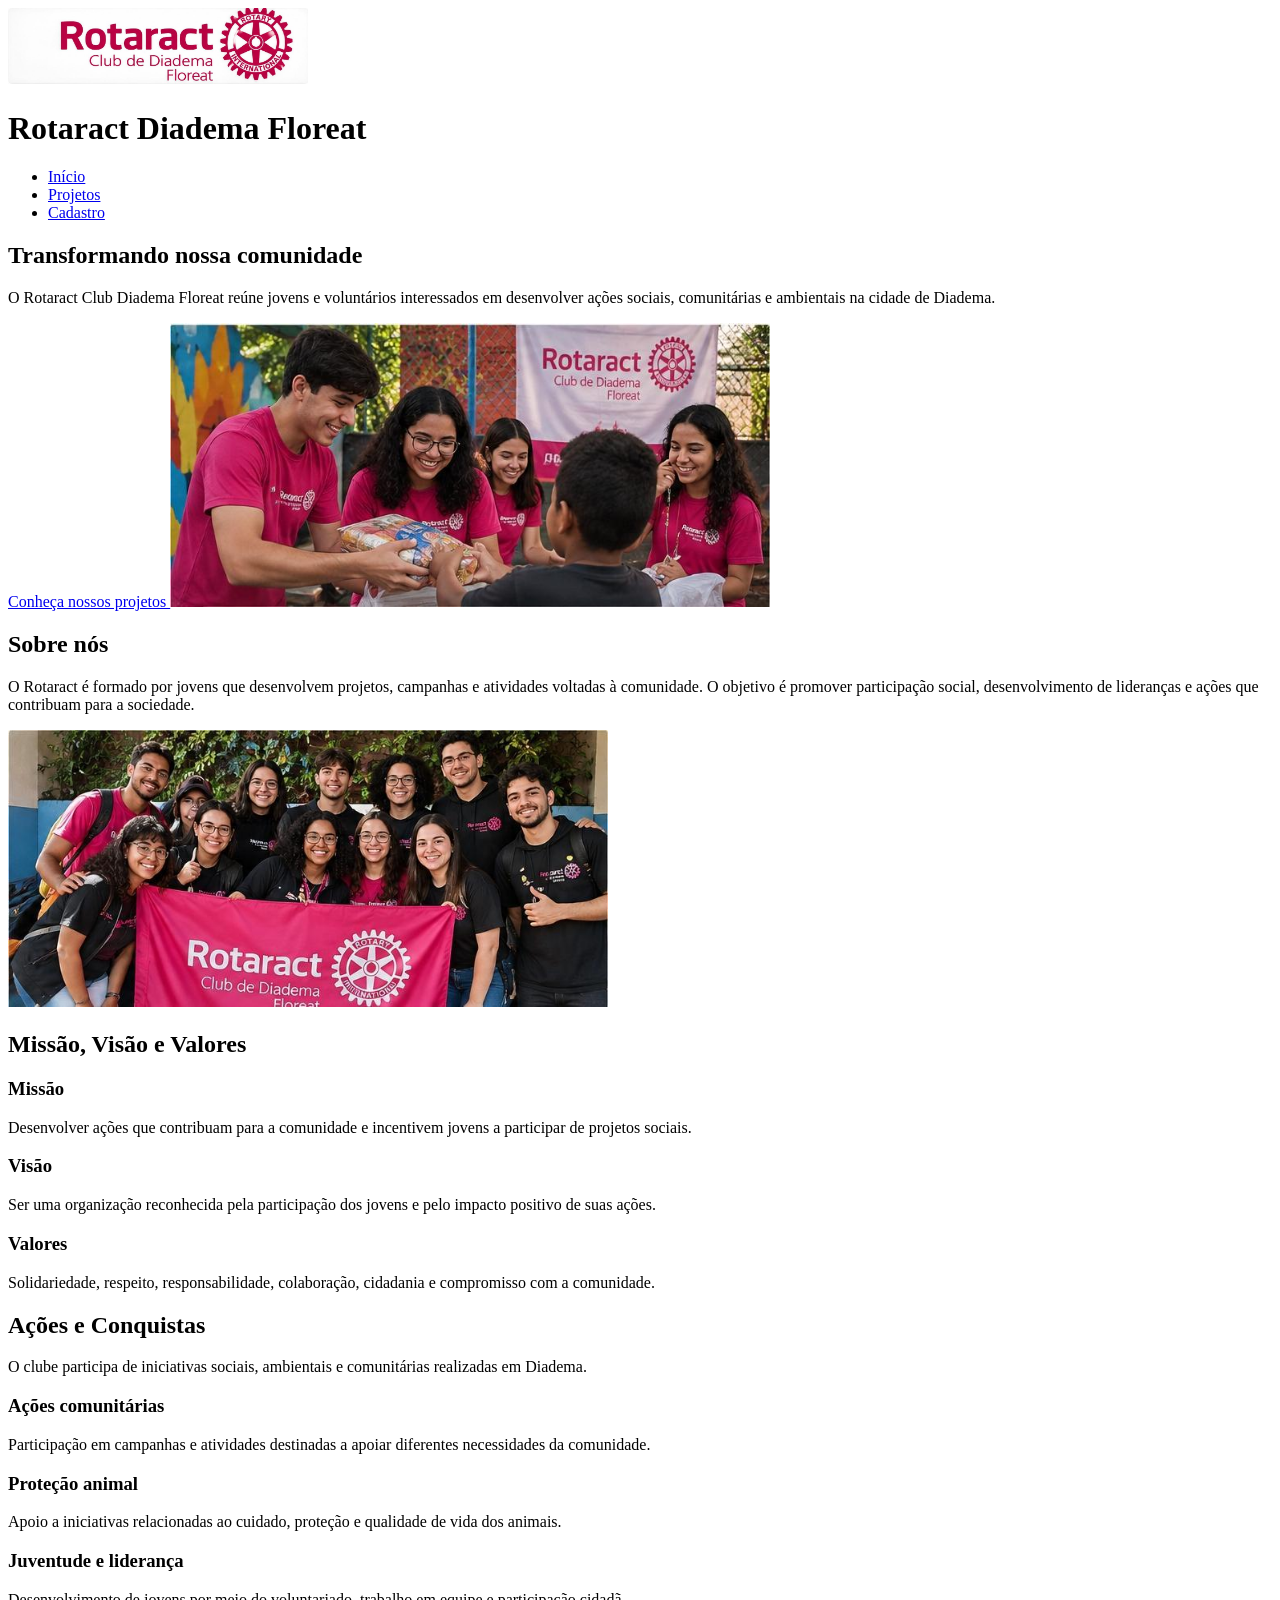
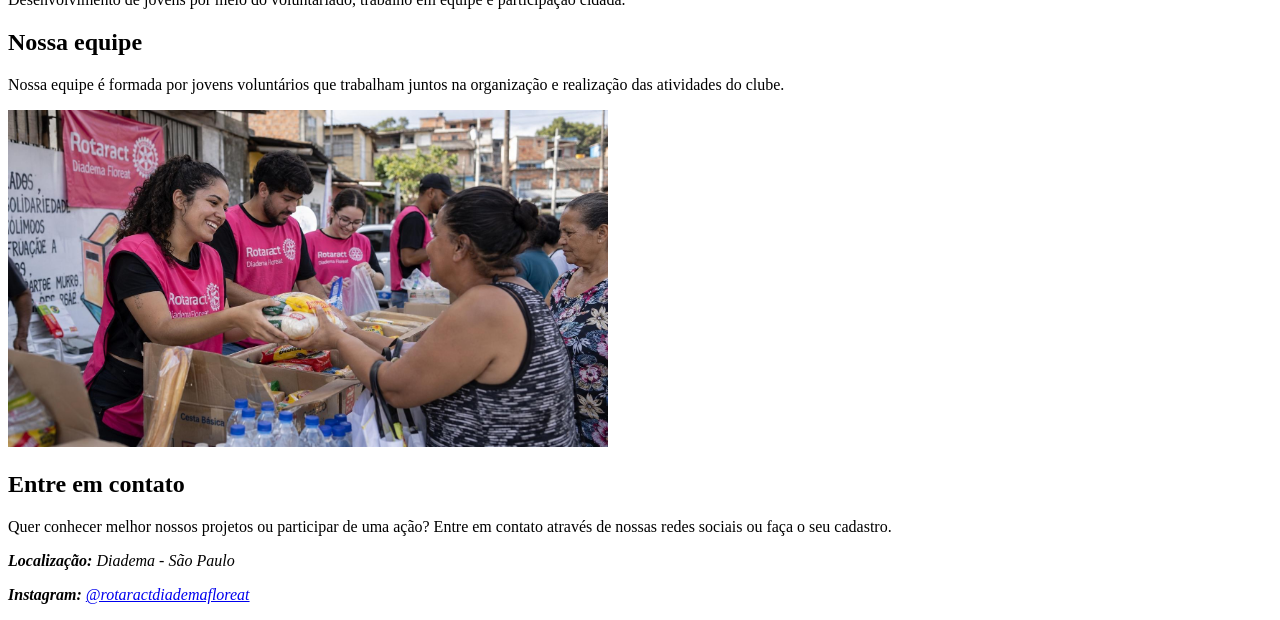
==== index.html @ 1339b9b4 "first commit" ====
<!DOCTYPE html>
<html lang="pt-BR">

<head>
    <meta charset="UTF-8">

    <meta name="viewport" content="width=device-width, initial-scale=1.0">

    <meta name="description"
        content="Conheça o Rotaract Club Diadema Floreat, seus projetos sociais, ações comunitárias e formas de participação.">

    <title>Rotaract Diadema Floreat</title>


</head>

<body>


    <header>
        <img src="assets/images/logo_inicio.jpg" alt="Logo do Rotaract Club de Diadema Floreat" width="300"
            class="logo">
        <h1>Rotaract Diadema Floreat</h1>

        <nav aria-label="Navegação principal">
            <ul>
                <li>
                    <a href="index.html">Início</a>
                </li>

                <li>
                    <a href="pages/projeto.html">Projetos</a>
                </li>

                <li>
                    <a href="pages/cadastro.html">Cadastro</a>
                </li>
            </ul>
        </nav>

    </header>



    <main>

        <section class="apresentacao">

            <h2>Transformando nossa comunidade</h2>

            <p>
                O Rotaract Club Diadema Floreat reúne jovens e voluntários
                interessados em desenvolver ações sociais, comunitárias
                e ambientais na cidade de Diadema.
            </p>

            <a href="pages/projeto.html" class="botao">
                Conheça nossos projetos
            </a>


            <img src="assets/images/acao_social_inicio.jpg" alt="Voluntários participando de uma ação social"
                width="600">

        </section>



        <section class="sobre">

            <h2>Sobre nós</h2>

            <p>
                O Rotaract é formado por jovens que desenvolvem projetos,
                campanhas e atividades voltadas à comunidade.
                O objetivo é promover participação social, desenvolvimento
                de lideranças e ações que contribuam para a sociedade.
            </p>

            <img src="assets/images/equipe_inicio.jpg" alt="Integrantes reunidos durante uma atividade do projeto"
                width="600">
        </section>



        <section class="principios">

            <h2>Missão, Visão e Valores</h2>

            <article class="card">

                <h3>Missão</h3>

                <p>
                    Desenvolver ações que contribuam para a comunidade
                    e incentivem jovens a participar de projetos sociais.
                </p>

            </article>


            <article class="card">

                <h3>Visão</h3>

                <p>
                    Ser uma organização reconhecida pela participação
                    dos jovens e pelo impacto positivo de suas ações.
                </p>

            </article>


            <article class="card">

                <h3>Valores</h3>

                <p>
                    Solidariedade, respeito, responsabilidade,
                    colaboração, cidadania e compromisso com a comunidade.
                </p>

            </article>

        </section>



        <section class="conquistas">

            <h2>Ações e Conquistas</h2>

            <p>
                O clube participa de iniciativas sociais, ambientais
                e comunitárias realizadas em Diadema.
            </p>

            <article class="card">

                <h3>Ações comunitárias</h3>

                <p>
                    Participação em campanhas e atividades destinadas
                    a apoiar diferentes necessidades da comunidade.
                </p>

            </article>


            <article class="card">

                <h3>Proteção animal</h3>

                <p>
                    Apoio a iniciativas relacionadas ao cuidado,
                    proteção e qualidade de vida dos animais.
                </p>

            </article>


            <article class="card">

                <h3>Juventude e liderança</h3>

                <p>
                    Desenvolvimento de jovens por meio do voluntariado,
                    trabalho em equipe e participação cidadã.
                </p>

            </article>

        </section>



        <section class="equipe">

            <h2>Nossa equipe</h2>

            <p>
                Nossa equipe é formada por jovens voluntários que trabalham
                juntos na organização e realização das atividades do clube.
            </p>

            <img src="assets/images/voluntario_inicio.jpg" alt="Equipe de voluntários do Rotaract" width="600">

        </section>



        <section class="contato">

            <h2>Entre em contato</h2>

            <p>
                Quer conhecer melhor nossos projetos ou participar de uma ação?
                Entre em contato através de nossas redes sociais ou faça o seu cadastro.
            </p>

            <address>

                <p>
                    <strong>Localização:</strong>
                    Diadema - São Paulo
                </p>

                <p>
                    <strong>Instagram:</strong>

                    <a href="https://www.instagram.com/rotaractdiademafloreat/" target="_blank"
                        rel="noopener noreferrer">
                        @rotaractdiademafloreat
                    </a>
                </p>

            </address>

        </section>

    </main>


</body>

</html>
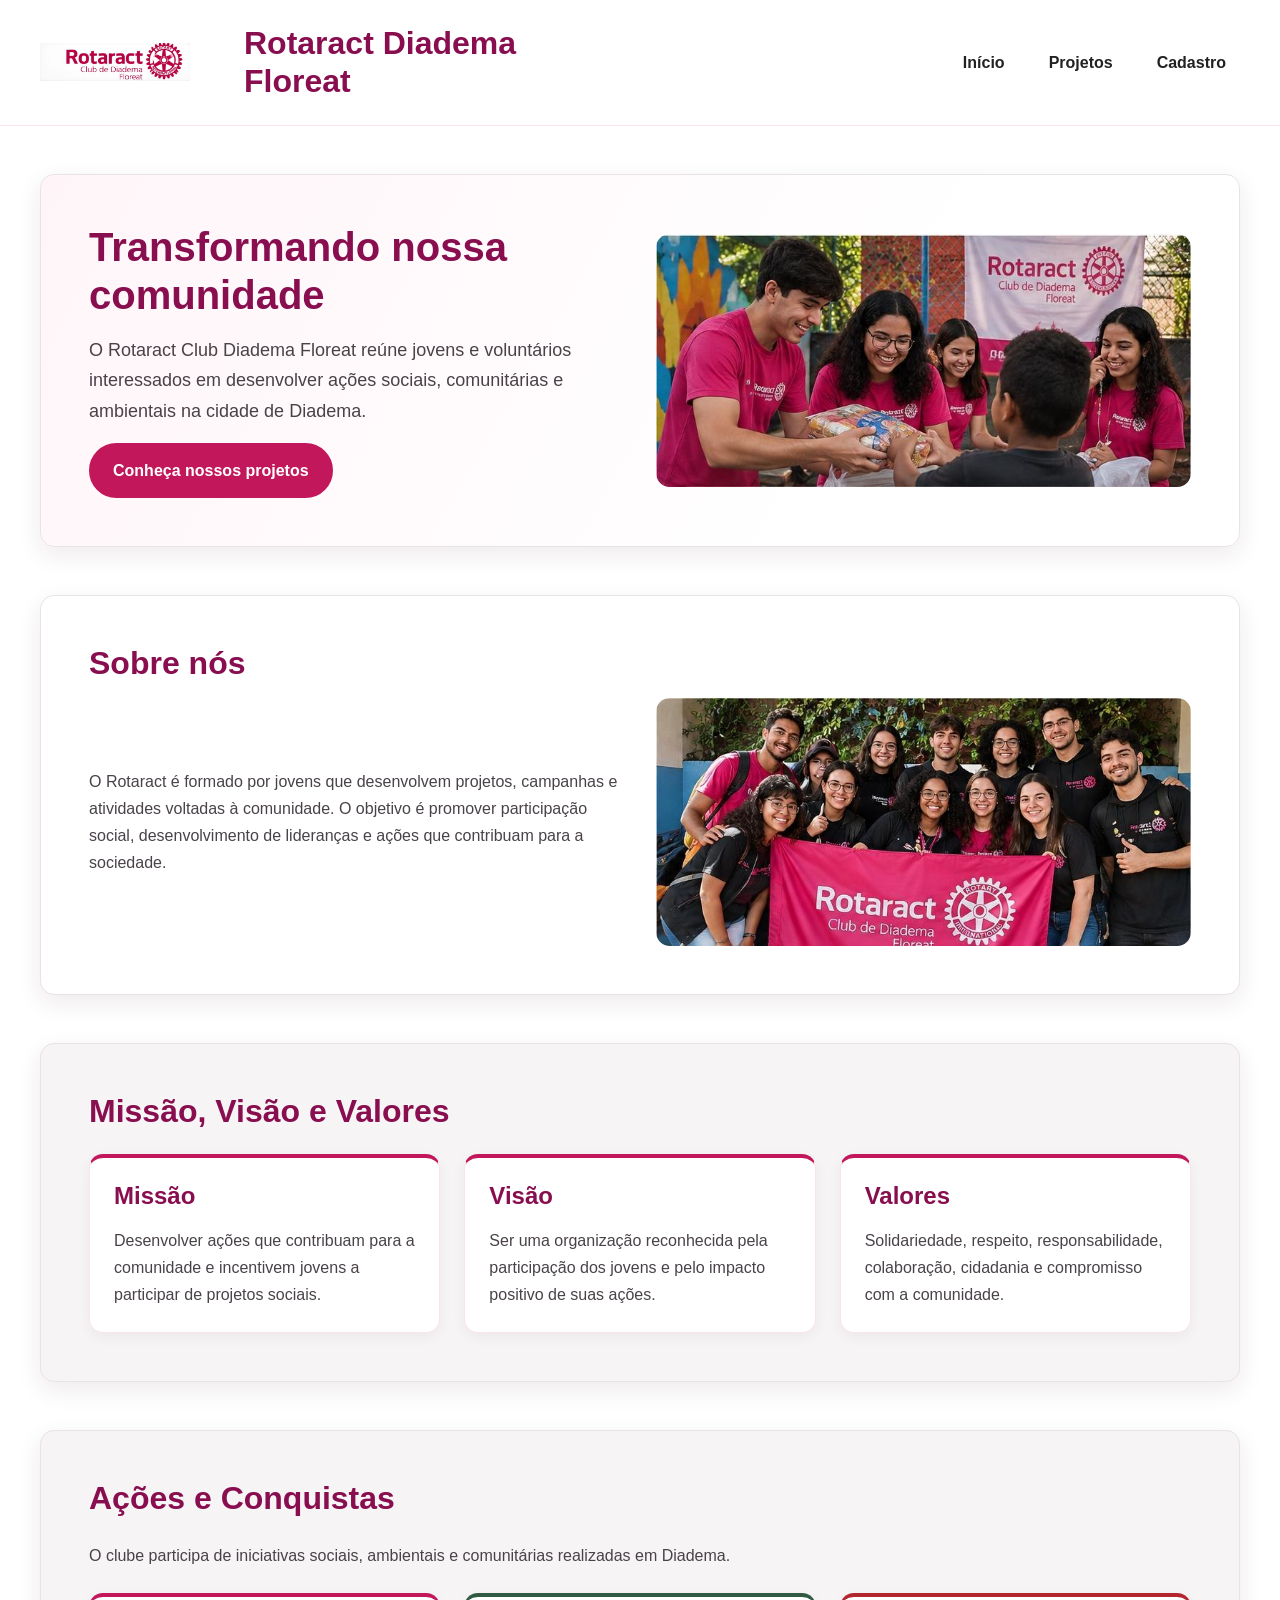
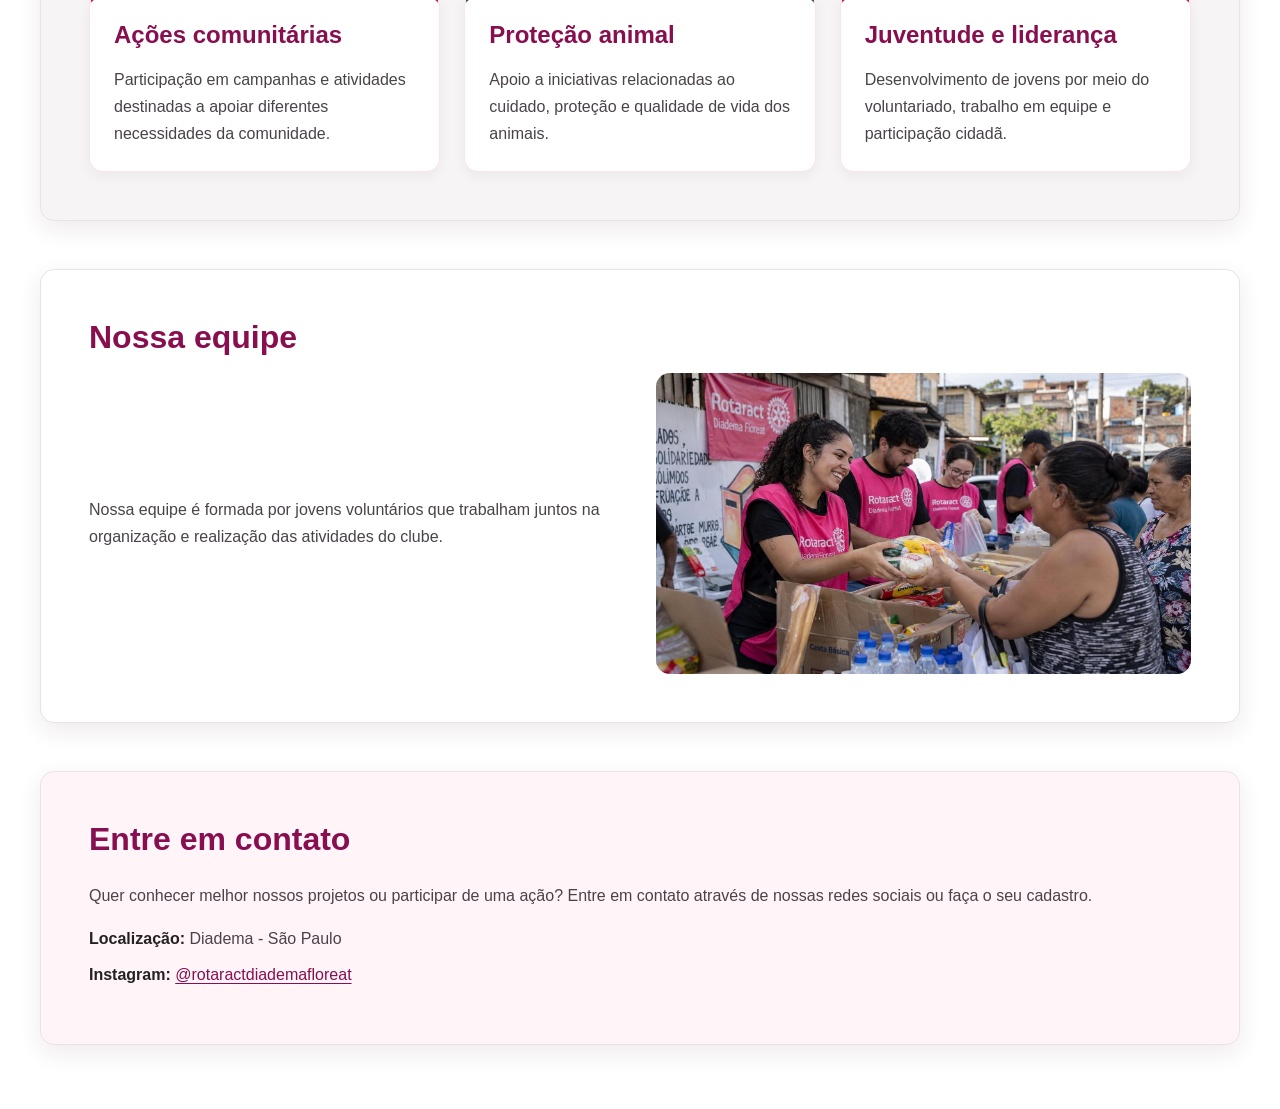
==== commit f6a956cd: "Atualização CSS" ====
--- a/index.html
+++ b/index.html
@@ -10,7 +10,7 @@
         content="Conheça o Rotaract Club Diadema Floreat, seus projetos sociais, ações comunitárias e formas de participação.">
 
     <title>Rotaract Diadema Floreat</title>
-
+    <link rel="stylesheet" href="css/style_home.css">
 
 </head>
 
@@ -223,4 +223,4 @@
 
 </body>
 
-</html>+</html>
--- a/css/style_home.css
+++ b/css/style_home.css
@@ -0,0 +1,563 @@
+/* CSS da HOME — Rotaract Club Diadema Floreat
+   Feito para o HTML atual da página index.html, sem JavaScript. */
+
+:root {
+  /* Paleta baseada no rosa/magenta do clube, com vermelho e verde de apoio */
+  --rosa: #c2185b;
+  --rosa-escuro: #880e4f;
+  --rosa-medio: #e75480;
+  --rosa-claro: #fce4ec;
+  --rosa-fundo: #fff5f8;
+  --vermelho: #b3262e;
+  --verde: #315b43;
+  --verde-claro: #e8f1eb;
+  --preto: #242124;
+  --branco: #ffffff;
+  --cinza-100: #f6f4f5;
+  --cinza-200: #e8e3e5;
+  --cinza-500: #777076;
+  --cinza-700: #494349;
+
+  /* Hierarquia tipográfica */
+  --fonte-xs: 0.875rem;
+  --fonte-base: 1rem;
+  --fonte-lg: 1.125rem;
+  --fonte-xl: 1.5rem;
+  --fonte-2xl: 2rem;
+  --fonte-3xl: 2.5rem;
+
+  /* Sistema de espaçamento: 8, 16, 24, 32, 48 e 64 px */
+  --espaco-1: 8px;
+  --espaco-2: 16px;
+  --espaco-3: 24px;
+  --espaco-4: 32px;
+  --espaco-5: 48px;
+  --espaco-6: 64px;
+
+  --raio: 14px;
+  --sombra: 0 8px 24px rgba(65, 25, 43, 0.09);
+  --largura-maxima: 1200px;
+}
+
+* {
+  box-sizing: border-box;
+}
+
+html {
+  scroll-behavior: smooth;
+}
+
+body {
+  margin: 0;
+  background: var(--branco);
+  color: var(--preto);
+  font-family: Arial, Helvetica, sans-serif;
+  font-size: var(--fonte-base);
+  line-height: 1.7;
+}
+
+img {
+  display: block;
+  max-width: 100%;
+  height: auto;
+  border-radius: var(--raio);
+}
+
+h1,
+h2,
+h3,
+p {
+  margin-top: 0;
+}
+
+h1,
+h2,
+h3 {
+  line-height: 1.2;
+}
+
+h1 {
+  margin-bottom: 0;
+  color: var(--rosa-escuro);
+  font-size: var(--fonte-2xl);
+}
+
+h2 {
+  margin-bottom: var(--espaco-3);
+  color: var(--rosa-escuro);
+  font-size: var(--fonte-2xl);
+}
+
+h3 {
+  margin-bottom: var(--espaco-2);
+  color: var(--rosa-escuro);
+  font-size: var(--fonte-xl);
+}
+
+p {
+  color: var(--cinza-700);
+}
+
+a {
+  color: var(--rosa-escuro);
+  text-underline-offset: 3px;
+}
+
+a:hover {
+  color: var(--vermelho);
+}
+
+a:focus-visible {
+  outline: 3px solid var(--verde);
+  outline-offset: 4px;
+  border-radius: 4px;
+}
+
+/* Cabeçalho: estrutura em grade de 12 colunas */
+header {
+  display: grid;
+  grid-template-columns: repeat(12, minmax(0, 1fr));
+  align-items: center;
+  gap: var(--espaco-3);
+  padding: var(--espaco-3) max(var(--espaco-3), calc((100% - var(--largura-maxima)) / 2));
+  border-bottom: 1px solid var(--rosa-claro);
+  background: var(--branco);
+}
+
+.logo {
+  grid-column: 1 / 3;
+  width: 150px;
+  border-radius: 0;
+  object-fit: contain;
+}
+
+header h1 {
+  grid-column: 3 / 7;
+}
+
+nav {
+  grid-column: 7 / 13;
+}
+
+nav ul {
+  display: flex;
+  flex-wrap: wrap;
+  align-items: center;
+  justify-content: flex-end;
+  gap: var(--espaco-2);
+  margin: 0;
+  padding: 0;
+  list-style: none;
+}
+
+nav a {
+  display: inline-block;
+  padding: 10px 14px;
+  border-radius: 999px;
+  color: var(--preto);
+  font-weight: 700;
+  text-decoration: none;
+  transition: background-color 160ms ease, color 160ms ease;
+}
+
+nav a:hover,
+nav a:focus-visible {
+  background: var(--rosa-claro);
+  color: var(--rosa-escuro);
+}
+
+/* Grade geral de 12 colunas para o conteúdo da HOME */
+main {
+  display: grid;
+  grid-template-columns: repeat(12, minmax(0, 1fr));
+  gap: var(--espaco-5) var(--espaco-3);
+  width: min(100% - 48px, var(--largura-maxima));
+  margin: 0 auto;
+  padding: var(--espaco-5) 0 var(--espaco-6);
+}
+
+main > section {
+  grid-column: 1 / -1;
+  min-width: 0;
+  padding: var(--espaco-5);
+  border: 1px solid var(--cinza-200);
+  border-radius: var(--raio);
+  background: var(--branco);
+  box-shadow: var(--sombra);
+}
+
+/* Apresentação principal */
+.apresentacao {
+  display: grid;
+  grid-template-columns: repeat(12, minmax(0, 1fr));
+  align-items: center;
+  gap: var(--espaco-2) var(--espaco-4);
+  overflow: hidden;
+  background: linear-gradient(120deg, var(--rosa-fundo), var(--branco) 70%);
+}
+
+.apresentacao h2,
+.apresentacao p,
+.apresentacao .botao {
+  grid-column: 1 / 7;
+}
+
+.apresentacao h2 {
+  align-self: end;
+  margin-bottom: 0;
+  font-size: var(--fonte-3xl);
+}
+
+.apresentacao p {
+  align-self: start;
+  margin-bottom: 0;
+  font-size: var(--fonte-lg);
+}
+
+.apresentacao img {
+  grid-column: 7 / 13;
+  grid-row: 1 / span 3;
+  width: 100%;
+  max-height: 420px;
+  object-fit: cover;
+}
+
+/* Botão principal */
+.botao {
+  display: inline-flex;
+  width: fit-content;
+  align-items: center;
+  justify-content: center;
+  padding: 12px 22px;
+  border: 2px solid var(--rosa);
+  border-radius: 999px;
+  background: var(--rosa);
+  color: var(--branco);
+  font-weight: 700;
+  text-align: center;
+  text-decoration: none;
+  transition: background-color 160ms ease, border-color 160ms ease, transform 160ms ease;
+}
+
+.botao:hover {
+  border-color: var(--rosa-escuro);
+  background: var(--rosa-escuro);
+  color: var(--branco);
+  transform: translateY(-2px);
+}
+
+.botao:focus-visible {
+  outline: 3px solid var(--verde);
+  outline-offset: 4px;
+}
+
+.botao:active {
+  transform: translateY(0);
+  background: var(--vermelho);
+}
+
+.botao[aria-disabled="true"],
+.botao:disabled {
+  cursor: not-allowed;
+  opacity: 0.55;
+}
+
+/* Sobre e equipe */
+.sobre,
+.equipe {
+  display: grid;
+  grid-template-columns: repeat(12, minmax(0, 1fr));
+  align-items: center;
+  gap: var(--espaco-2) var(--espaco-4);
+}
+
+.sobre h2,
+.equipe h2 {
+  grid-column: 1 / -1;
+  margin-bottom: 0;
+}
+
+.sobre p,
+.equipe p {
+  grid-column: 1 / 7;
+  margin-bottom: 0;
+}
+
+.sobre img,
+.equipe img {
+  grid-column: 7 / 13;
+  grid-row: 2 / span 1;
+  width: 100%;
+  max-height: 340px;
+  object-fit: cover;
+}
+
+/* Cards: Flexbox organiza os artigos dentro das seções */
+.principios,
+.conquistas {
+  display: flex;
+  flex-wrap: wrap;
+  align-items: stretch;
+  gap: var(--espaco-3);
+  background: var(--cinza-100);
+}
+
+.principios h2,
+.conquistas h2,
+.conquistas > p {
+  flex: 0 0 100%;
+  margin-bottom: 0;
+}
+
+.card {
+  flex: 1 1 240px;
+  min-width: 0;
+  padding: var(--espaco-3);
+  border: 1px solid var(--rosa-claro);
+  border-top: 4px solid var(--rosa);
+  border-radius: var(--raio);
+  background: var(--branco);
+  box-shadow: 0 4px 14px rgba(65, 25, 43, 0.05);
+}
+
+.card p:last-child {
+  margin-bottom: 0;
+}
+
+.conquistas .card:nth-of-type(2) {
+  border-top-color: var(--verde);
+}
+
+.conquistas .card:nth-of-type(3) {
+  border-top-color: var(--vermelho);
+}
+
+/* Contato */
+.contato {
+  background: var(--rosa-fundo);
+}
+
+.contato address {
+  font-style: normal;
+}
+
+.contato address p {
+  margin-bottom: var(--espaco-1);
+}
+
+.contato strong {
+  color: var(--preto);
+}
+
+/* Breakpoint 1 — telas grandes / notebook */
+@media (max-width: 1200px) {
+  header {
+    padding-right: var(--espaco-4);
+    padding-left: var(--espaco-4);
+  }
+
+  main {
+    width: min(100% - 40px, var(--largura-maxima));
+  }
+
+  main > section {
+    padding: var(--espaco-4);
+  }
+}
+
+/* Breakpoint 2 — tablets em paisagem */
+@media (max-width: 992px) {
+  header {
+    grid-template-columns: repeat(12, minmax(0, 1fr));
+  }
+
+  .logo {
+    grid-column: 1 / 3;
+    width: 120px;
+  }
+
+  header h1 {
+    grid-column: 3 / 7;
+    font-size: var(--fonte-xl);
+  }
+
+  nav {
+    grid-column: 7 / 13;
+  }
+
+  nav ul {
+    gap: var(--espaco-1);
+  }
+
+  nav a {
+    padding: 8px 10px;
+  }
+
+  .apresentacao h2,
+  .apresentacao p,
+  .apresentacao .botao {
+    grid-column: 1 / 7;
+  }
+
+  .apresentacao img {
+    grid-column: 7 / 13;
+  }
+}
+
+/* Breakpoint 3 — tablets em retrato */
+@media (max-width: 768px) {
+  header {
+    grid-template-columns: 100px 1fr;
+    gap: var(--espaco-2);
+  }
+
+  .logo {
+    grid-column: 1;
+    grid-row: 1;
+    width: 100px;
+  }
+
+  header h1 {
+    grid-column: 2;
+    grid-row: 1;
+    font-size: var(--fonte-xl);
+  }
+
+  nav {
+    grid-column: 1 / -1;
+  }
+
+  nav ul {
+    justify-content: center;
+  }
+
+  main {
+    gap: var(--espaco-4);
+    width: min(100% - 32px, var(--largura-maxima));
+    padding-top: var(--espaco-4);
+  }
+
+  main > section {
+    padding: var(--espaco-3);
+  }
+
+  .apresentacao h2,
+  .apresentacao p,
+  .apresentacao .botao,
+  .apresentacao img {
+    grid-column: 1 / -1;
+  }
+
+  .apresentacao img {
+    grid-row: auto;
+    max-height: 360px;
+  }
+
+  .sobre p,
+  .sobre img,
+  .equipe p,
+  .equipe img {
+    grid-column: 1 / -1;
+  }
+
+  .sobre img,
+  .equipe img {
+    grid-row: auto;
+    max-height: 300px;
+  }
+}
+
+/* Breakpoint 4 — celulares */
+@media (max-width: 576px) {
+  h1 {
+    font-size: var(--fonte-lg);
+  }
+
+  h2,
+  .apresentacao h2 {
+    font-size: var(--fonte-xl);
+  }
+
+  h3 {
+    font-size: var(--fonte-lg);
+  }
+
+  header {
+    padding: var(--espaco-2);
+  }
+
+  nav ul {
+    align-items: stretch;
+    flex-direction: column;
+    gap: var(--espaco-1);
+  }
+
+  nav a {
+    display: block;
+    text-align: center;
+    background: var(--rosa-fundo);
+  }
+
+  main {
+    width: calc(100% - 24px);
+    gap: var(--espaco-3);
+    padding: var(--espaco-3) 0 var(--espaco-4);
+  }
+
+  main > section {
+    padding: var(--espaco-2);
+  }
+
+  .apresentacao p {
+    font-size: var(--fonte-base);
+  }
+
+  .botao {
+    width: 100%;
+  }
+
+  .card {
+    flex-basis: 100%;
+  }
+}
+
+/* Breakpoint 5 — celulares pequenos */
+@media (max-width: 400px) {
+  header {
+    grid-template-columns: 72px 1fr;
+    gap: var(--espaco-1);
+  }
+
+  .logo {
+    width: 72px;
+  }
+
+  header h1 {
+    font-size: var(--fonte-base);
+  }
+
+  main {
+    width: calc(100% - 16px);
+  }
+
+  main > section {
+    padding: 12px;
+  }
+
+  .apresentacao h2 {
+    font-size: var(--fonte-xl);
+  }
+}
+
+@media (prefers-reduced-motion: reduce) {
+  html {
+    scroll-behavior: auto;
+  }
+
+  *,
+  *::before,
+  *::after {
+    transition-duration: 0.01ms !important;
+    animation-duration: 0.01ms !important;
+  }
+}
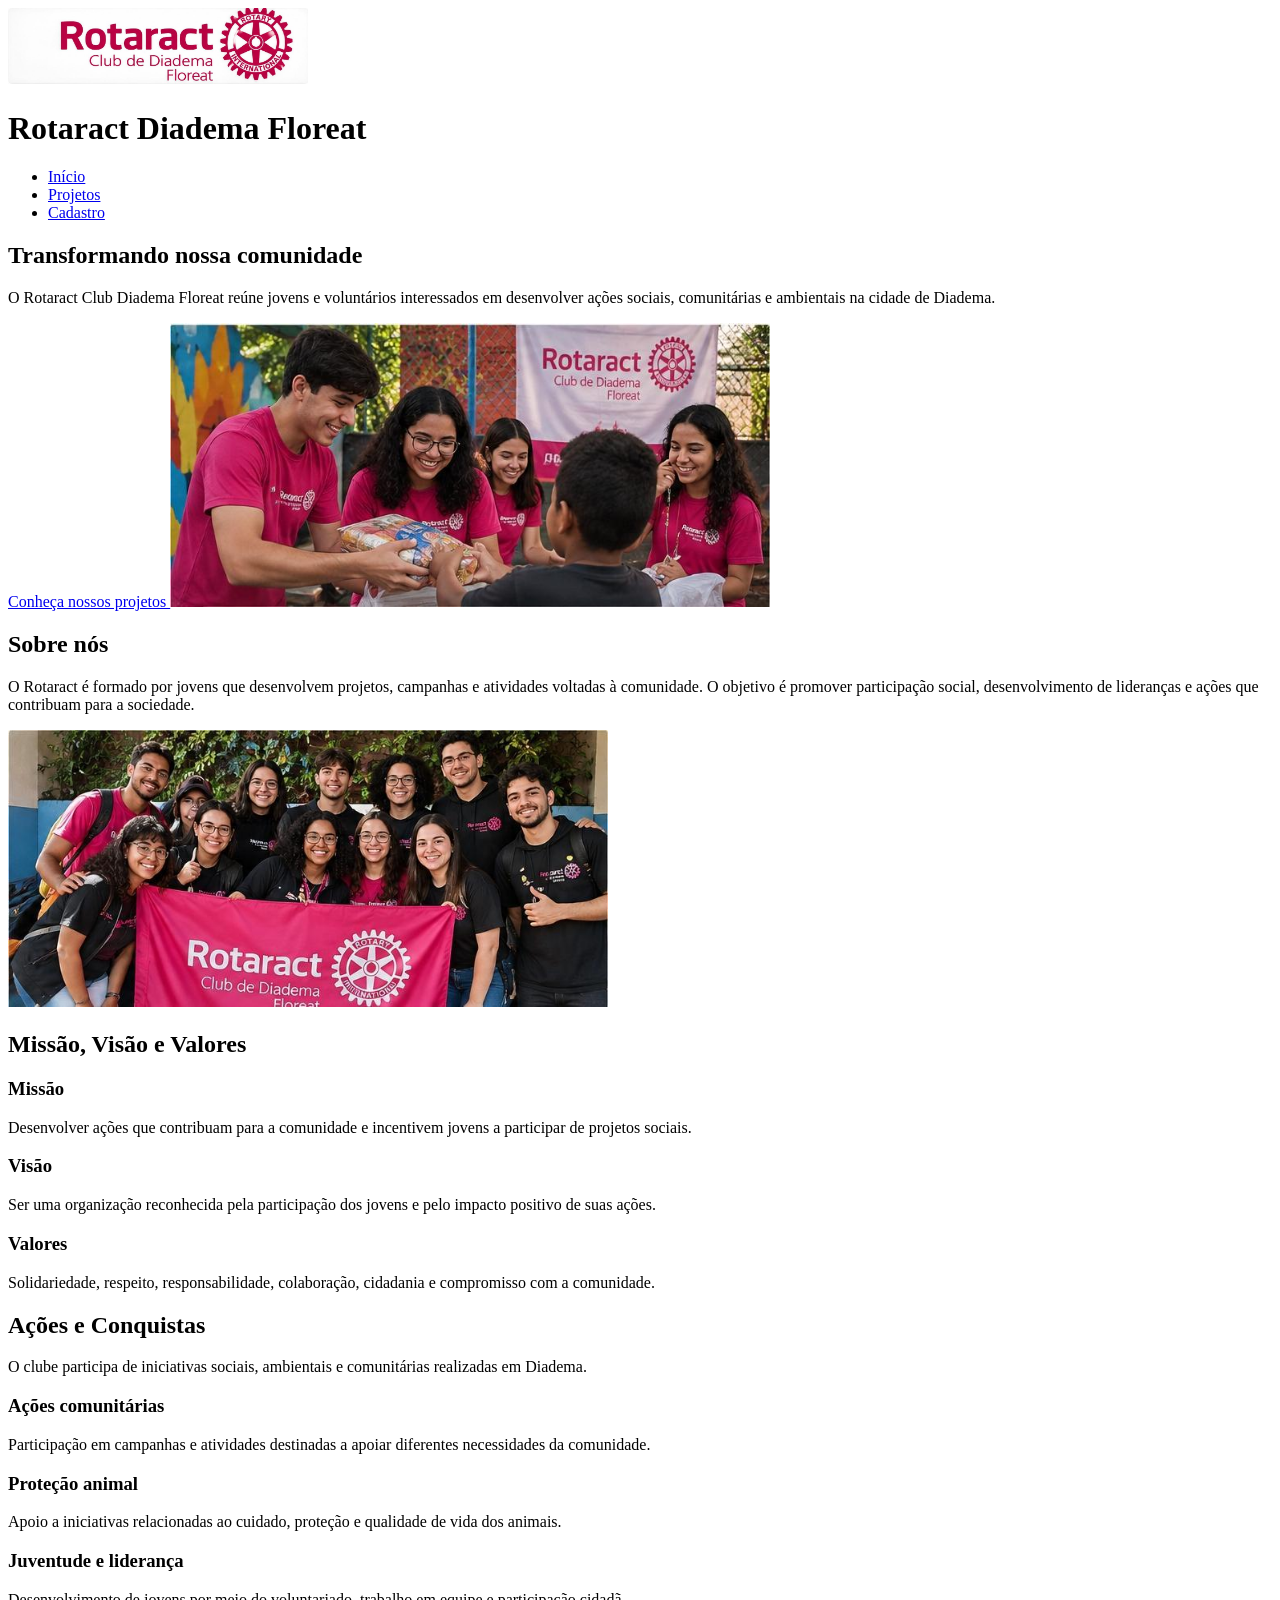
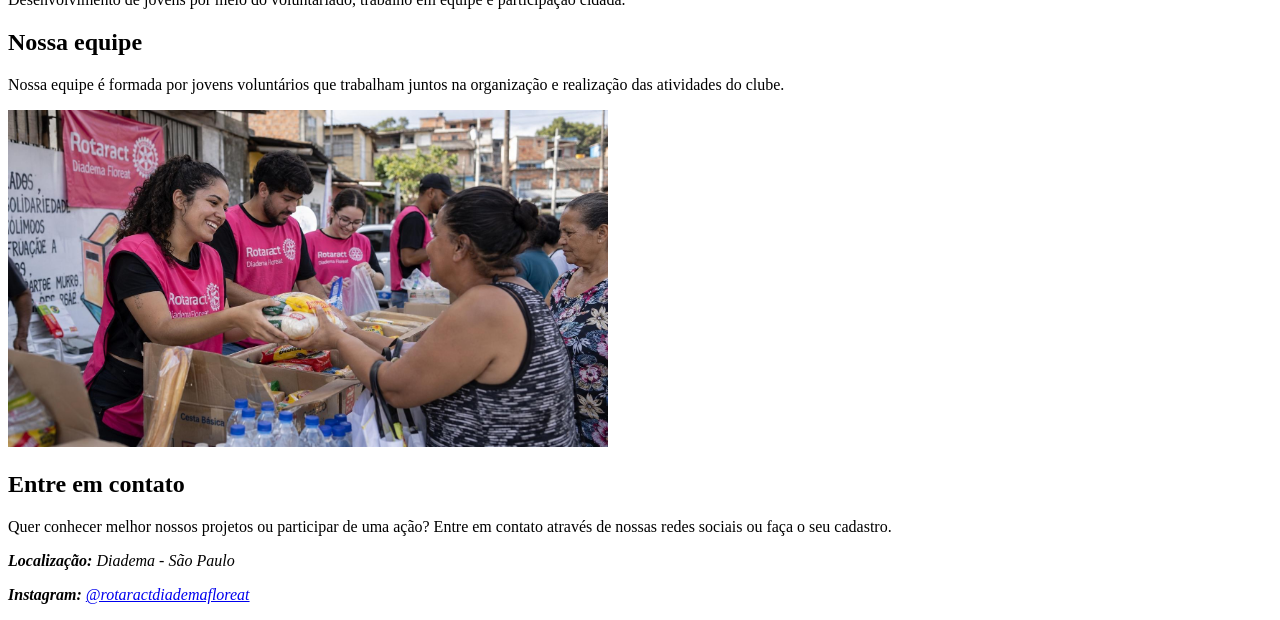
==== commit 255c1352: "Update index.html" ====
--- a/index.html
+++ b/index.html
@@ -10,7 +10,7 @@
         content="Conheça o Rotaract Club Diadema Floreat, seus projetos sociais, ações comunitárias e formas de participação.">
 
     <title>Rotaract Diadema Floreat</title>
-    <link rel="stylesheet" href="css/style_home.css">
+    <link rel="stylesheet" href="style_home.css">
 
 </head>
 
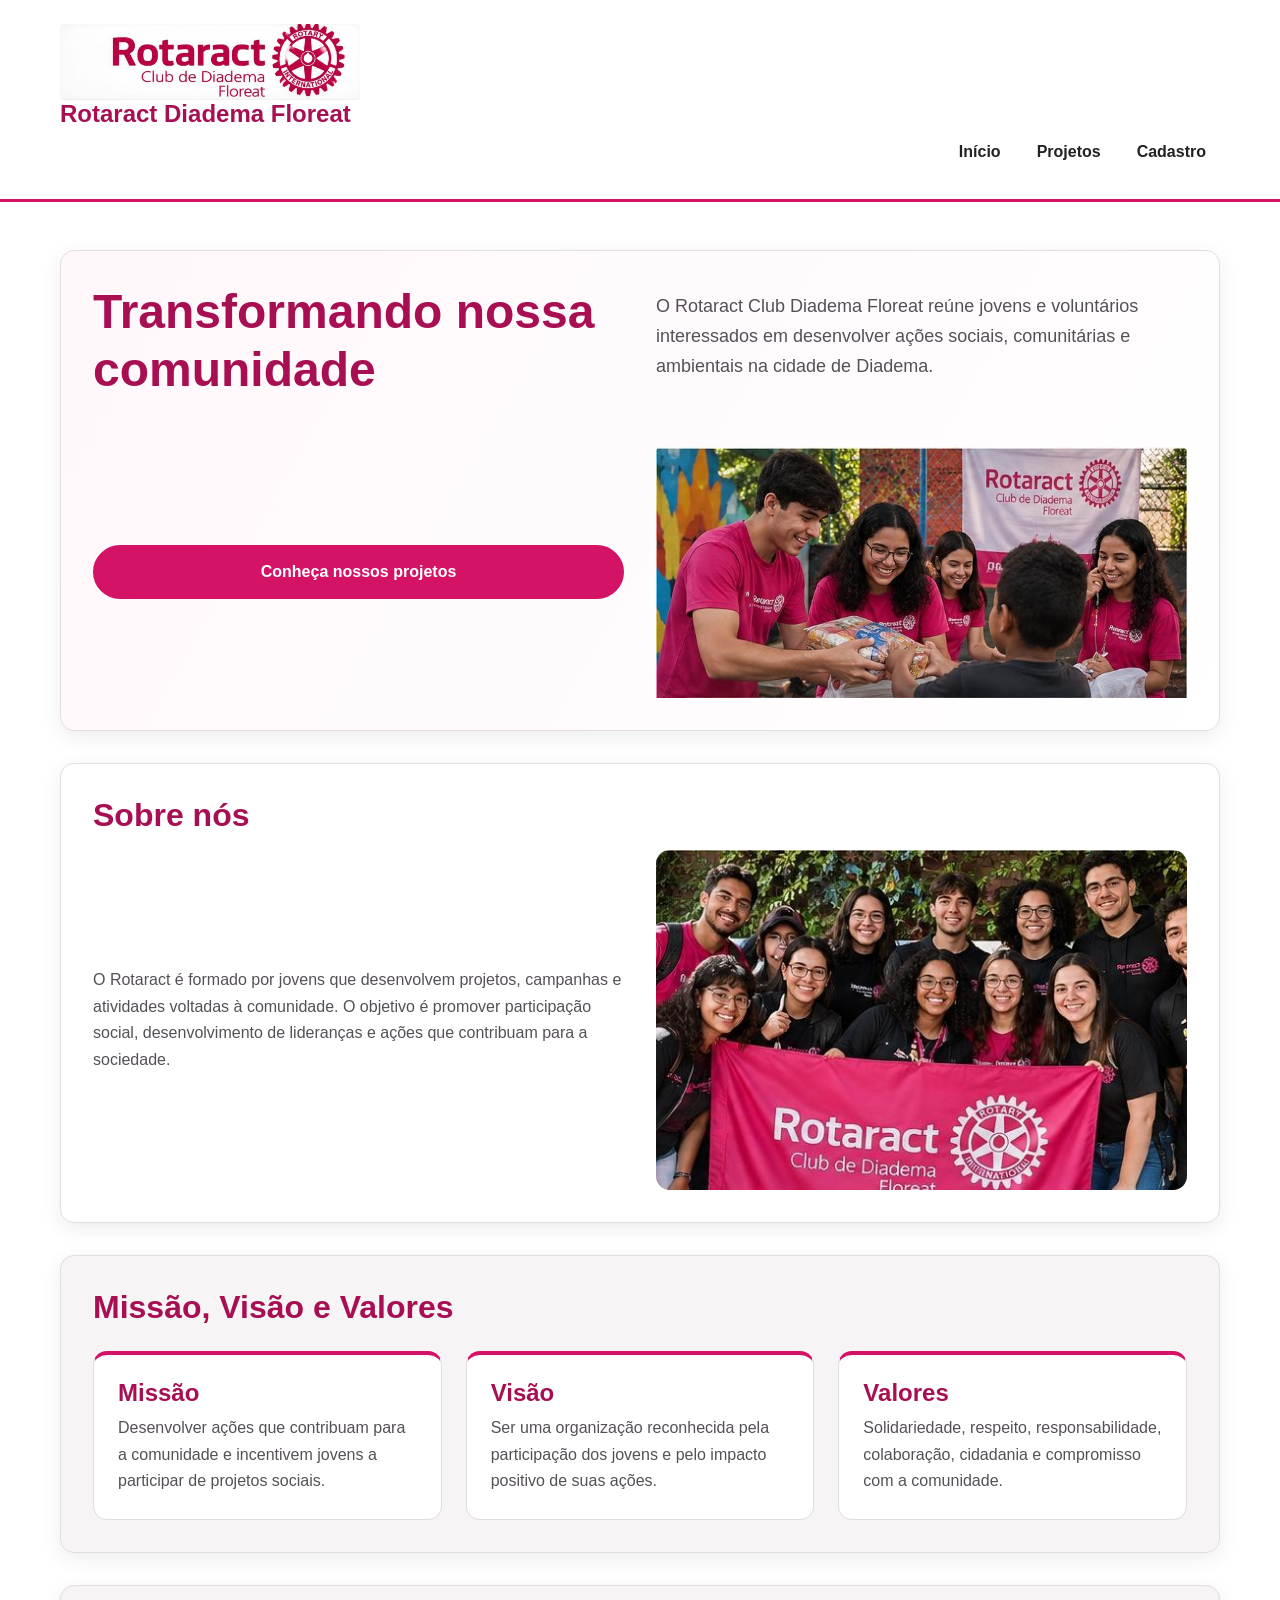
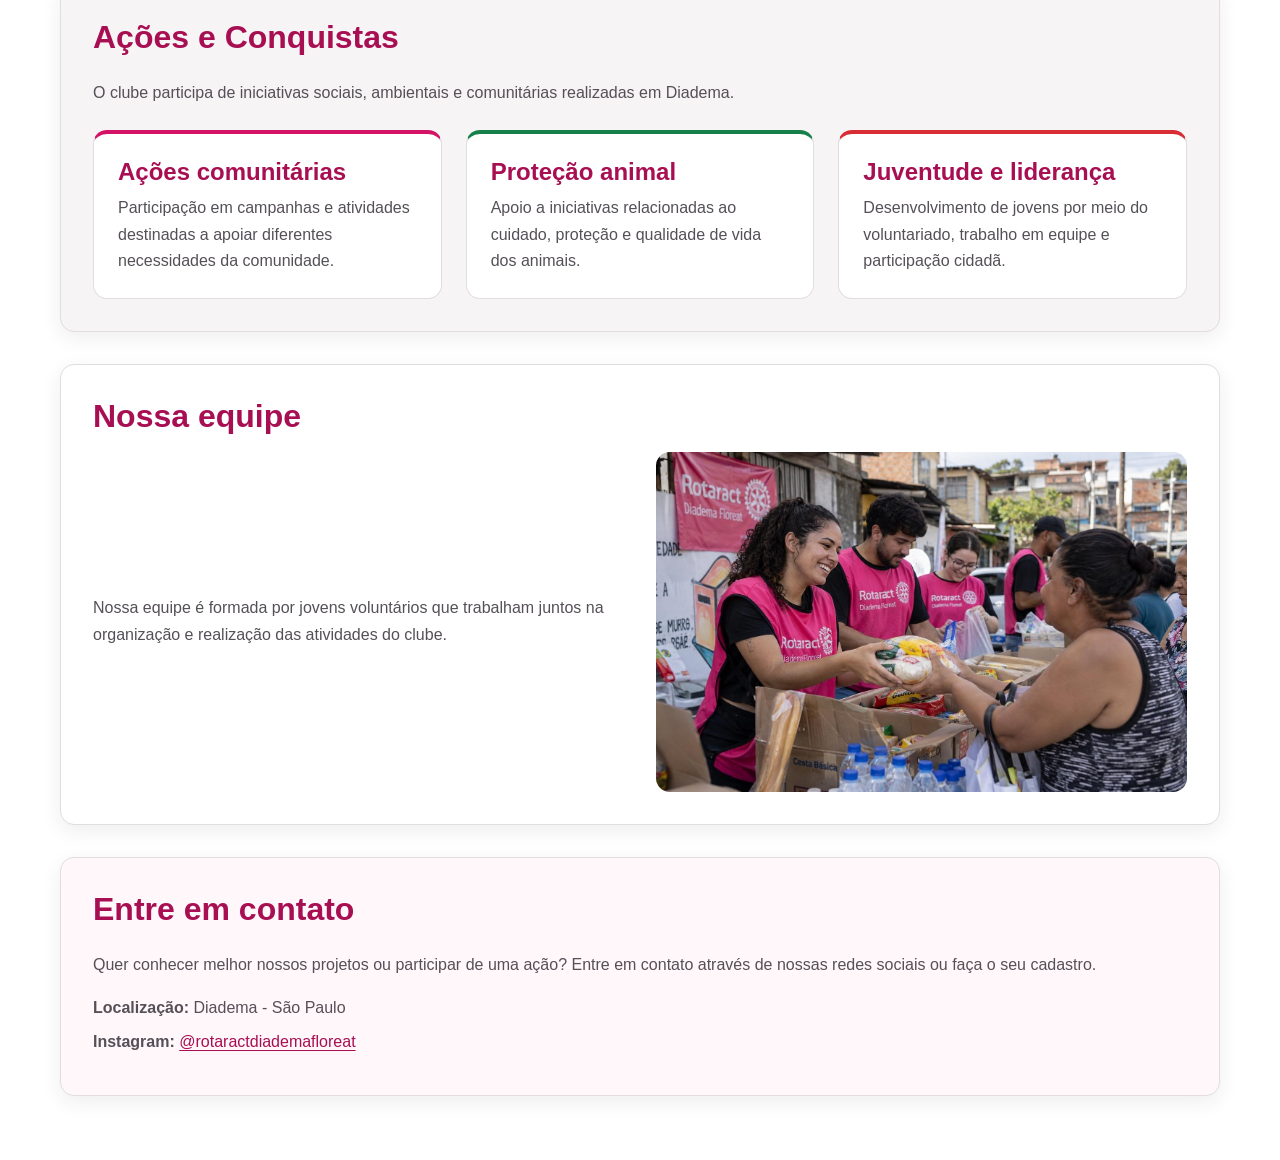
==== commit 605faf9b: "Fix HTML formatting and update stylesheet path" ====
--- a/index.html
+++ b/index.html
@@ -10,7 +10,7 @@
         content="Conheça o Rotaract Club Diadema Floreat, seus projetos sociais, ações comunitárias e formas de participação.">
 
     <title>Rotaract Diadema Floreat</title>
-    <link rel="stylesheet" href="style_home.css">
+    <link rel="stylesheet" href="css/style_home.css">
 
 </head>
 
--- a/css/style_home.css
+++ b/css/style_home.css
@@ -0,0 +1,535 @@
+/* Rotaract Diadema Floreat — CSS exclusivo da HOME */
+
+:root {
+  --rosa: #D41367;
+  --rosa-escuro: #A80F53;
+  --rosa-claro: #FCE7F0;
+  --rosa-fundo: #FFF7FA;
+  --vermelho: #D92D36;
+  --verde: #16804A;
+  --preto: #242124;
+  --branco: #FFFFFF;
+  --cinza-fundo: #F6F4F5;
+  --cinza-borda: #E2DDE0;
+  --cinza-texto: #555057;
+
+  --fonte-pequena: 0.875rem;
+  --fonte-base: 1rem;
+  --fonte-media: 1.125rem;
+  --fonte-titulo: 1.5rem;
+  --fonte-secao: 2rem;
+  --fonte-destaque: clamp(2rem, 4vw, 3rem);
+
+  --espaco-8: 8px;
+  --espaco-16: 16px;
+  --espaco-24: 24px;
+  --espaco-32: 32px;
+  --espaco-48: 48px;
+  --espaco-64: 64px;
+
+  --largura-maxima: 1160px;
+  --raio: 14px;
+  --sombra: 0 6px 20px rgba(36, 33, 36, 0.08);
+}
+
+* {
+  box-sizing: border-box;
+}
+
+html {
+  scroll-behavior: smooth;
+  scroll-padding-top: 24px;
+}
+
+body {
+  margin: 0;
+  color: var(--preto);
+  background: var(--branco);
+  font-family: Arial, Helvetica, sans-serif;
+  font-size: var(--fonte-base);
+  line-height: 1.65;
+  overflow-wrap: break-word;
+}
+
+img {
+  display: block;
+  max-width: 100%;
+  height: auto;
+}
+
+h1, h2, h3, p {
+  margin-top: 0;
+}
+
+h1, h2, h3 {
+  line-height: 1.2;
+}
+
+h1 {
+  margin-bottom: 0;
+  color: var(--rosa-escuro);
+  font-size: var(--fonte-titulo);
+}
+
+h2 {
+  margin-bottom: var(--espaco-24);
+  color: var(--rosa-escuro);
+  font-size: var(--fonte-secao);
+}
+
+h3 {
+  margin-bottom: var(--espaco-8);
+  color: var(--rosa-escuro);
+  font-size: var(--fonte-titulo);
+}
+
+p {
+  color: var(--cinza-texto);
+}
+
+a {
+  color: var(--rosa-escuro);
+  text-underline-offset: 3px;
+}
+
+a:hover {
+  color: var(--vermelho);
+}
+
+a:focus-visible {
+  outline: 3px solid var(--verde);
+  outline-offset: 3px;
+}
+
+/* Cabeçalho e navegação */
+header {
+  padding: var(--espaco-24) max(24px, calc((100% - var(--largura-maxima)) / 2));
+  border-bottom: 3px solid var(--rosa);
+  background: var(--branco);
+}
+
+.cabecalho {
+  display: flex;
+  align-items: center;
+  justify-content: space-between;
+  flex-wrap: wrap;
+  gap: var(--espaco-24);
+  max-width: var(--largura-maxima);
+  margin: 0 auto;
+}
+
+.cabecalho h1 {
+  flex: 1 1 250px;
+}
+
+nav {
+  min-width: 0;
+}
+
+nav ul {
+  display: flex;
+  align-items: center;
+  justify-content: flex-end;
+  flex-wrap: wrap;
+  gap: var(--espaco-8);
+  margin: 0;
+  padding: 0;
+  list-style: none;
+}
+
+nav a {
+  display: block;
+  padding: 10px 14px;
+  border-radius: 999px;
+  color: var(--preto);
+  font-weight: 700;
+  text-decoration: none;
+  transition: background-color 160ms ease, color 160ms ease;
+}
+
+nav a:hover,
+nav a:focus-visible {
+  background: var(--rosa-claro);
+  color: var(--rosa-escuro);
+}
+
+/* Conteúdo principal */
+main {
+  display: grid;
+  grid-template-columns: repeat(12, minmax(0, 1fr));
+  gap: var(--espaco-32);
+  width: min(calc(100% - 48px), var(--largura-maxima));
+  margin: 0 auto;
+  padding: var(--espaco-48) 0 var(--espaco-64);
+}
+
+main > section {
+  grid-column: 1 / -1;
+  min-width: 0;
+  padding: var(--espaco-32);
+  border: 1px solid var(--cinza-borda);
+  border-radius: var(--raio);
+  background: var(--branco);
+  box-shadow: var(--sombra);
+}
+
+/* Apresentação inicial */
+.apresentacao {
+  display: grid;
+  grid-template-columns: minmax(0, 1fr) minmax(0, 1fr);
+  align-items: center;
+  gap: var(--espaco-32);
+  background: linear-gradient(120deg, var(--rosa-fundo), var(--branco));
+}
+
+.texto-apresentacao {
+  min-width: 0;
+}
+
+.apresentacao h2 {
+  margin-bottom: var(--espaco-16);
+  font-size: var(--fonte-destaque);
+}
+
+.apresentacao p {
+  margin-bottom: var(--espaco-24);
+  font-size: var(--fonte-media);
+}
+
+.imagem-apresentacao {
+  min-width: 0;
+}
+
+.imagem-apresentacao img {
+  width: 100%;
+  aspect-ratio: 4 / 3;
+  object-fit: cover;
+  border-radius: var(--raio);
+}
+
+.botao {
+  display: inline-flex;
+  align-items: center;
+  justify-content: center;
+  max-width: 100%;
+  min-height: 46px;
+  padding: 12px 22px;
+  border: 2px solid var(--rosa);
+  border-radius: 999px;
+  background: var(--rosa);
+  color: var(--branco);
+  font-weight: 700;
+  text-align: center;
+  text-decoration: none;
+  transition: background-color 160ms ease, transform 160ms ease;
+}
+
+.botao:hover {
+  background: var(--rosa-escuro);
+  border-color: var(--rosa-escuro);
+  color: var(--branco);
+  transform: translateY(-2px);
+}
+
+.botao:focus-visible {
+  outline: 3px solid var(--verde);
+  outline-offset: 3px;
+}
+
+.botao:active {
+  background: var(--vermelho);
+  transform: translateY(0);
+}
+
+/* Seções com texto e imagem */
+.sobre,
+.equipe {
+  display: grid;
+  grid-template-columns: repeat(12, minmax(0, 1fr));
+  align-items: center;
+  gap: var(--espaco-16) var(--espaco-32);
+}
+
+.sobre h2,
+.equipe h2 {
+  grid-column: 1 / -1;
+  margin-bottom: 0;
+}
+
+.sobre p,
+.equipe p {
+  grid-column: span 6;
+  margin-bottom: 0;
+}
+
+.sobre img,
+.equipe img {
+  grid-column: span 6;
+  width: 100%;
+  max-height: 340px;
+  aspect-ratio: 4 / 3;
+  object-fit: cover;
+  border-radius: var(--raio);
+}
+
+/* Cards */
+.principios,
+.conquistas {
+  display: flex;
+  flex-wrap: wrap;
+  align-items: stretch;
+  gap: var(--espaco-24);
+  background: var(--cinza-fundo);
+}
+
+.principios h2,
+.conquistas h2,
+.conquistas > p {
+  flex: 0 0 100%;
+  margin-bottom: 0;
+}
+
+.card {
+  flex: 1 1 240px;
+  min-width: 0;
+  padding: var(--espaco-24);
+  border: 1px solid var(--cinza-borda);
+  border-top: 4px solid var(--rosa);
+  border-radius: var(--raio);
+  background: var(--branco);
+}
+
+.card p:last-child {
+  margin-bottom: 0;
+}
+
+.conquistas .card:nth-of-type(2) {
+  border-top-color: var(--verde);
+}
+
+.conquistas .card:nth-of-type(3) {
+  border-top-color: var(--vermelho);
+}
+
+/* Contato e rodapé */
+.contato {
+  background: var(--rosa-fundo);
+}
+
+.contato address {
+  font-style: normal;
+}
+
+.contato address p {
+  margin-bottom: var(--espaco-8);
+}
+
+footer {
+  padding: var(--espaco-24);
+  background: var(--preto);
+  text-align: center;
+}
+
+footer p {
+  margin-bottom: var(--espaco-8);
+  color: var(--branco);
+  font-size: var(--fonte-pequena);
+}
+
+footer p:last-child {
+  margin-bottom: 0;
+}
+
+/* notebooks e telas menores */
+@media (max-width: 1200px) {
+  header {
+    padding-right: var(--espaco-24);
+    padding-left: var(--espaco-24);
+  }
+
+  main > section {
+    padding: var(--espaco-24);
+  }
+}
+
+/* tablets */
+@media (max-width: 992px) {
+  .cabecalho {
+    gap: var(--espaco-16);
+  }
+
+  .cabecalho h1 {
+    flex-basis: 220px;
+    font-size: 1.35rem;
+  }
+
+  nav ul {
+    gap: 4px;
+  }
+
+  nav a {
+    padding: 9px 10px;
+  }
+
+  .apresentacao {
+    gap: var(--espaco-24);
+  }
+
+  .apresentacao h2 {
+    font-size: 2.2rem;
+  }
+}
+
+/* tablets em retrato e celulares grandes */
+@media (max-width: 768px) {
+  header {
+    padding: var(--espaco-16) var(--espaco-24);
+  }
+
+  .cabecalho {
+    flex-direction: column;
+    align-items: stretch;
+    gap: var(--espaco-16);
+  }
+
+  .cabecalho h1 {
+    flex: none;
+    text-align: center;
+  }
+
+  nav ul {
+    justify-content: center;
+  }
+
+  main {
+    width: calc(100% - 32px);
+    gap: var(--espaco-24);
+    padding: var(--espaco-32) 0 var(--espaco-48);
+  }
+
+  main > section {
+    padding: var(--espaco-24);
+  }
+
+  .apresentacao {
+    grid-template-columns: 1fr;
+  }
+
+  .apresentacao h2 {
+    font-size: clamp(1.8rem, 5vw, 2.4rem);
+  }
+
+  .imagem-apresentacao img {
+    max-height: 380px;
+  }
+
+  .sobre p,
+  .equipe p {
+    grid-column: 1 / -1;
+  }
+
+  .sobre img,
+  .equipe img {
+    grid-column: 1 / -1;
+    max-height: 320px;
+  }
+}
+
+/* celulares */
+@media (max-width: 576px) {
+  h2 {
+    font-size: 1.65rem;
+  }
+
+  h3 {
+    font-size: 1.25rem;
+  }
+
+  header {
+    padding: var(--espaco-16);
+  }
+
+  .cabecalho h1 {
+    font-size: 1.3rem;
+  }
+
+  nav ul {
+    display: grid;
+    grid-template-columns: 1fr;
+    gap: var(--espaco-8);
+  }
+
+  nav a {
+    padding: 10px 12px;
+    background: var(--rosa-fundo);
+    text-align: center;
+  }
+
+  main {
+    width: calc(100% - 24px);
+    gap: var(--espaco-16);
+    padding: var(--espaco-24) 0 var(--espaco-32);
+  }
+
+  main > section {
+    padding: var(--espaco-16);
+    border-radius: 10px;
+  }
+
+  .apresentacao p {
+    font-size: var(--fonte-base);
+  }
+
+  .botao {
+    display: flex;
+    width: 100%;
+  }
+
+  .principios,
+  .conquistas {
+    gap: var(--espaco-16);
+  }
+
+  .card {
+    flex: 1 1 100%;
+    padding: var(--espaco-16);
+  }
+
+  footer {
+    padding: var(--espaco-16);
+  }
+}
+
+/* celulares pequenos */
+@media (max-width: 400px) {
+  .cabecalho h1 {
+    font-size: 1.15rem;
+  }
+
+  main {
+    width: calc(100% - 16px);
+  }
+
+  main > section {
+    padding: 12px;
+  }
+
+  .apresentacao h2 {
+    font-size: 1.75rem;
+  }
+
+  .botao {
+    padding: 11px 14px;
+    font-size: var(--fonte-pequena);
+  }
+}
+
+@media (prefers-reduced-motion: reduce) {
+  html {
+    scroll-behavior: auto;
+  }
+
+  *, *::before, *::after {
+    transition-duration: 0.01ms !important;
+  }
+}
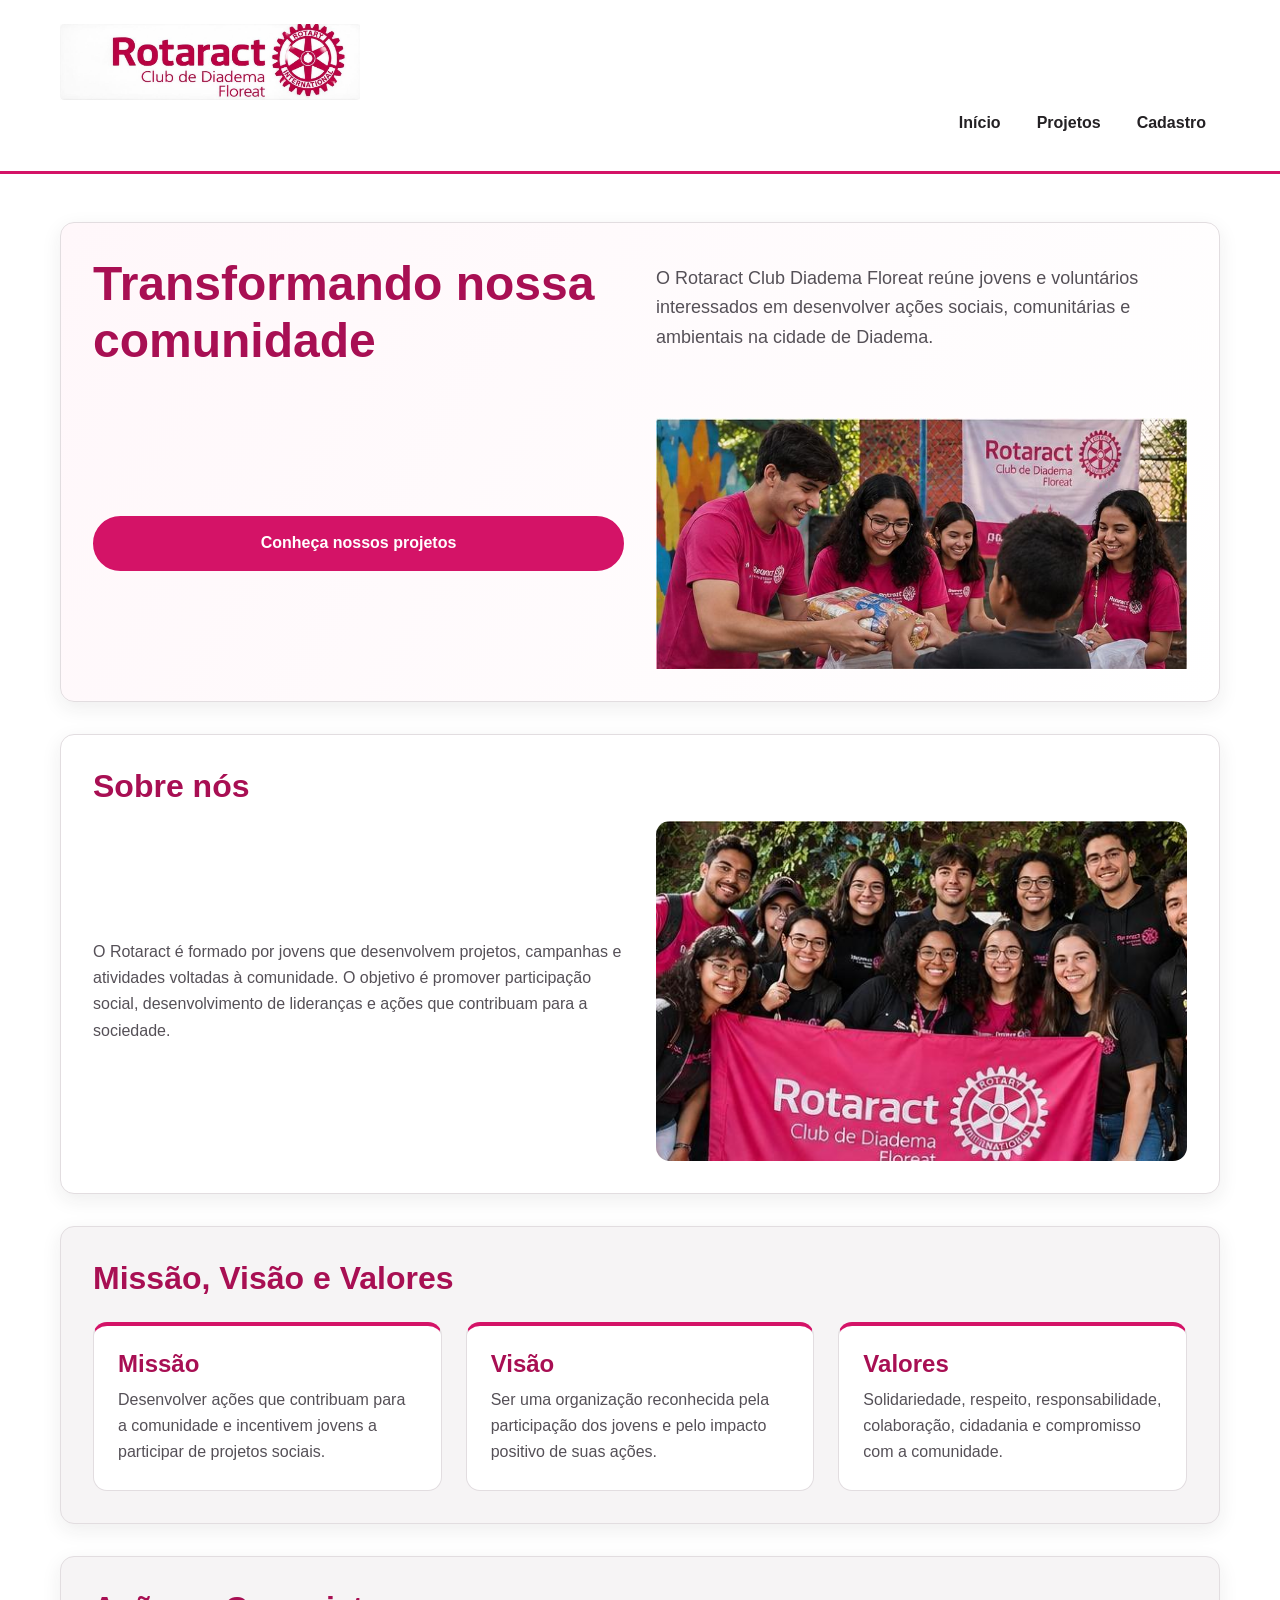
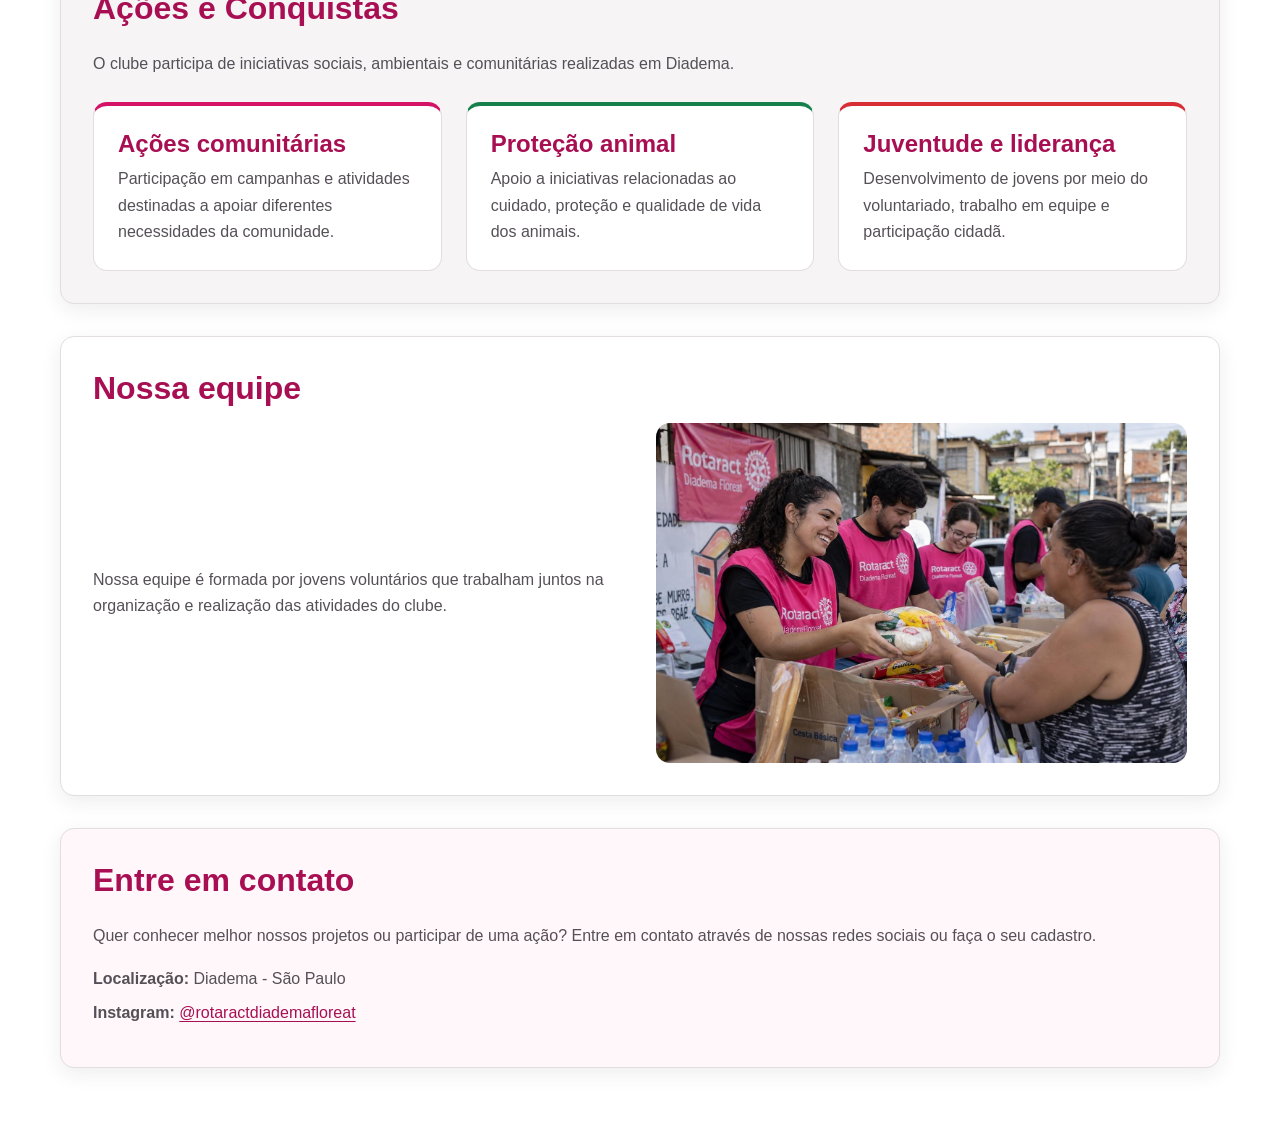
==== commit 8ded7898: "Fix HTML formatting issues in index.html" ====
--- a/index.html
+++ b/index.html
@@ -20,7 +20,6 @@
     <header>
         <img src="assets/images/logo_inicio.jpg" alt="Logo do Rotaract Club de Diadema Floreat" width="300"
             class="logo">
-        <h1>Rotaract Diadema Floreat</h1>
 
         <nav aria-label="Navegação principal">
             <ul>
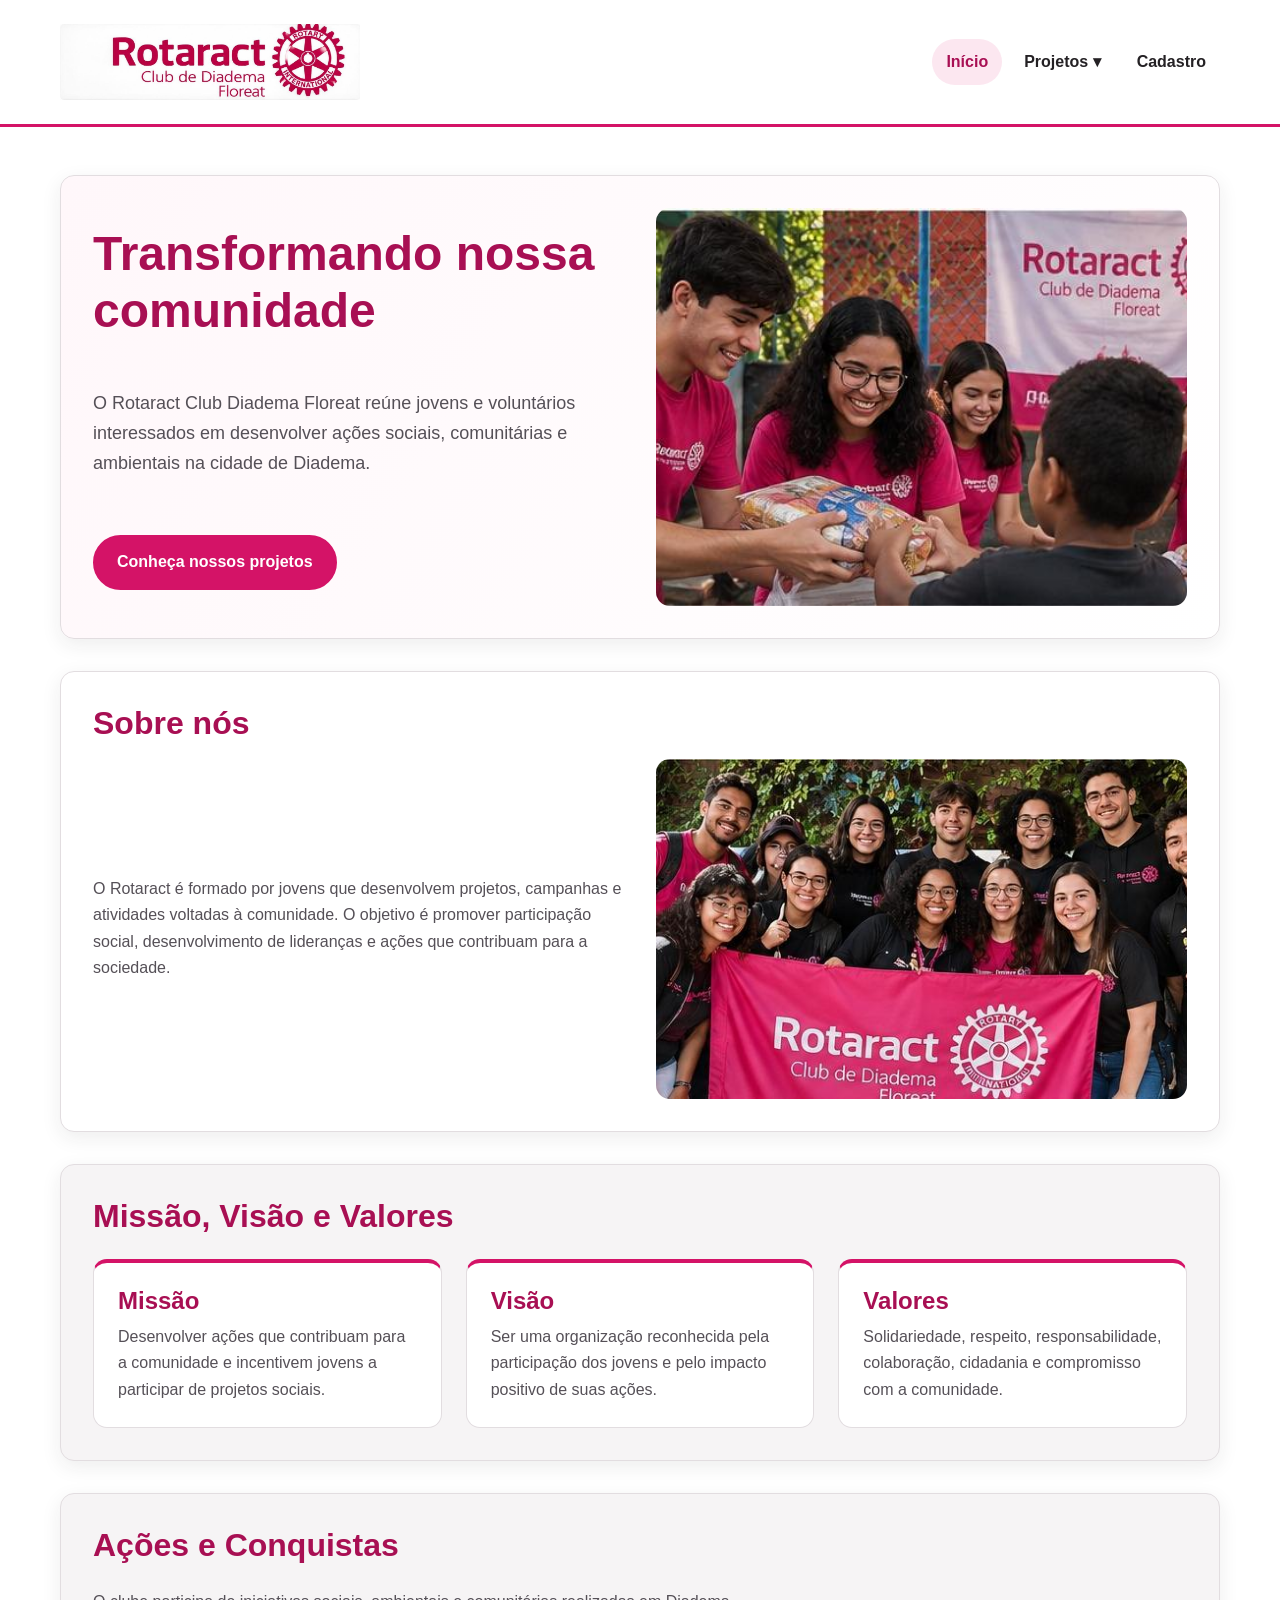
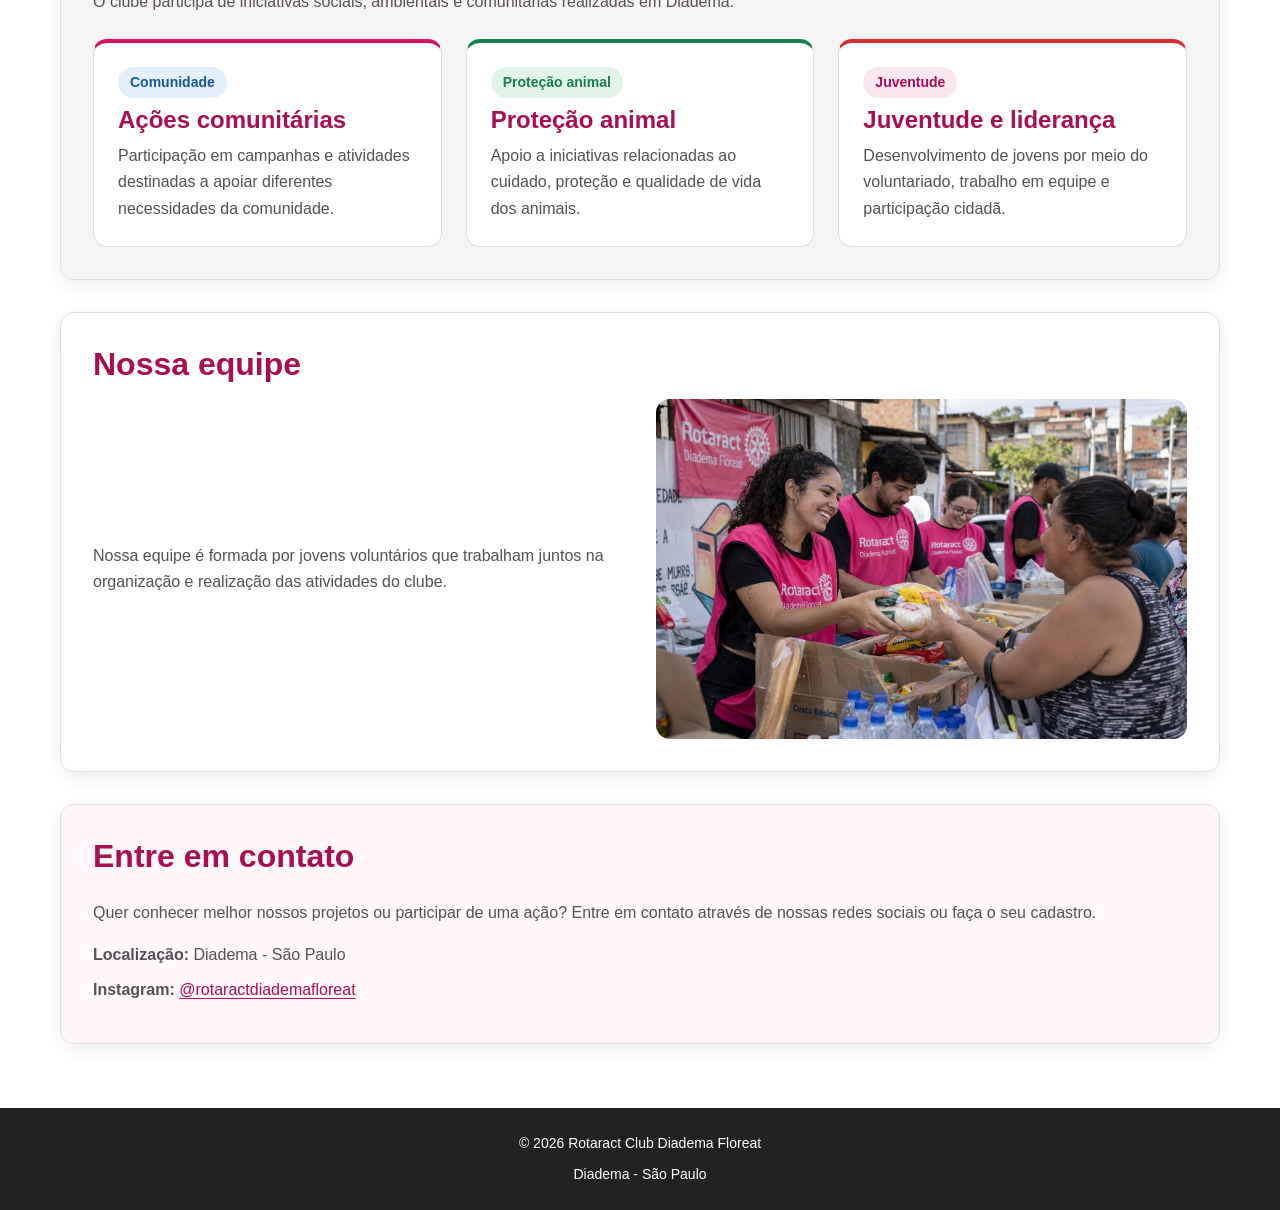
==== commit ed45761e: "Atualização pendências" ====
--- a/index.html
+++ b/index.html
@@ -1,225 +1,248 @@
-<!DOCTYPE html>
-<html lang="pt-BR">
-
-<head>
-    <meta charset="UTF-8">
-
-    <meta name="viewport" content="width=device-width, initial-scale=1.0">
-
-    <meta name="description"
-        content="Conheça o Rotaract Club Diadema Floreat, seus projetos sociais, ações comunitárias e formas de participação.">
-
-    <title>Rotaract Diadema Floreat</title>
-    <link rel="stylesheet" href="css/style_home.css">
-
-</head>
-
-<body>
-
-
-    <header>
-        <img src="assets/images/logo_inicio.jpg" alt="Logo do Rotaract Club de Diadema Floreat" width="300"
-            class="logo">
-
-        <nav aria-label="Navegação principal">
-            <ul>
-                <li>
-                    <a href="index.html">Início</a>
-                </li>
-
-                <li>
-                    <a href="pages/projeto.html">Projetos</a>
-                </li>
-
-                <li>
-                    <a href="pages/cadastro.html">Cadastro</a>
-                </li>
-            </ul>
-        </nav>
-
-    </header>
-
-
-
-    <main>
-
-        <section class="apresentacao">
-
-            <h2>Transformando nossa comunidade</h2>
-
-            <p>
-                O Rotaract Club Diadema Floreat reúne jovens e voluntários
-                interessados em desenvolver ações sociais, comunitárias
-                e ambientais na cidade de Diadema.
-            </p>
-
-            <a href="pages/projeto.html" class="botao">
-                Conheça nossos projetos
-            </a>
-
-
-            <img src="assets/images/acao_social_inicio.jpg" alt="Voluntários participando de uma ação social"
-                width="600">
-
-        </section>
-
-
-
-        <section class="sobre">
-
-            <h2>Sobre nós</h2>
-
-            <p>
-                O Rotaract é formado por jovens que desenvolvem projetos,
-                campanhas e atividades voltadas à comunidade.
-                O objetivo é promover participação social, desenvolvimento
-                de lideranças e ações que contribuam para a sociedade.
-            </p>
-
-            <img src="assets/images/equipe_inicio.jpg" alt="Integrantes reunidos durante uma atividade do projeto"
-                width="600">
-        </section>
-
-
-
-        <section class="principios">
-
-            <h2>Missão, Visão e Valores</h2>
-
-            <article class="card">
-
-                <h3>Missão</h3>
-
-                <p>
-                    Desenvolver ações que contribuam para a comunidade
-                    e incentivem jovens a participar de projetos sociais.
-                </p>
-
-            </article>
-
-
-            <article class="card">
-
-                <h3>Visão</h3>
-
-                <p>
-                    Ser uma organização reconhecida pela participação
-                    dos jovens e pelo impacto positivo de suas ações.
-                </p>
-
-            </article>
-
-
-            <article class="card">
-
-                <h3>Valores</h3>
-
-                <p>
-                    Solidariedade, respeito, responsabilidade,
-                    colaboração, cidadania e compromisso com a comunidade.
-                </p>
-
-            </article>
-
-        </section>
-
-
-
-        <section class="conquistas">
-
-            <h2>Ações e Conquistas</h2>
-
-            <p>
-                O clube participa de iniciativas sociais, ambientais
-                e comunitárias realizadas em Diadema.
-            </p>
-
-            <article class="card">
-
-                <h3>Ações comunitárias</h3>
-
-                <p>
-                    Participação em campanhas e atividades destinadas
-                    a apoiar diferentes necessidades da comunidade.
-                </p>
-
-            </article>
-
-
-            <article class="card">
-
-                <h3>Proteção animal</h3>
-
-                <p>
-                    Apoio a iniciativas relacionadas ao cuidado,
-                    proteção e qualidade de vida dos animais.
-                </p>
-
-            </article>
-
-
-            <article class="card">
-
-                <h3>Juventude e liderança</h3>
-
-                <p>
-                    Desenvolvimento de jovens por meio do voluntariado,
-                    trabalho em equipe e participação cidadã.
-                </p>
-
-            </article>
-
-        </section>
-
-
-
-        <section class="equipe">
-
-            <h2>Nossa equipe</h2>
-
-            <p>
-                Nossa equipe é formada por jovens voluntários que trabalham
-                juntos na organização e realização das atividades do clube.
-            </p>
-
-            <img src="assets/images/voluntario_inicio.jpg" alt="Equipe de voluntários do Rotaract" width="600">
-
-        </section>
-
-
-
-        <section class="contato">
-
-            <h2>Entre em contato</h2>
-
-            <p>
-                Quer conhecer melhor nossos projetos ou participar de uma ação?
-                Entre em contato através de nossas redes sociais ou faça o seu cadastro.
-            </p>
-
-            <address>
-
-                <p>
-                    <strong>Localização:</strong>
-                    Diadema - São Paulo
-                </p>
-
-                <p>
-                    <strong>Instagram:</strong>
-
-                    <a href="https://www.instagram.com/rotaractdiademafloreat/" target="_blank"
-                        rel="noopener noreferrer">
-                        @rotaractdiademafloreat
-                    </a>
-                </p>
-
-            </address>
-
-        </section>
-
-    </main>
-
-
-</body>
-
-</html>
+<!DOCTYPE html>
+<html lang="pt-BR">
+
+<head>
+    <meta charset="UTF-8">
+
+    <meta name="viewport" content="width=device-width, initial-scale=1.0">
+
+    <meta name="description"
+        content="Conheça o Rotaract Club Diadema Floreat, seus projetos sociais, ações comunitárias e formas de participação.">
+
+    <title>Rotaract Diadema Floreat</title>
+    <link rel="stylesheet" href="css/style_home.css">
+
+</head>
+
+<body>
+
+
+    <header>
+            <h1>
+                <img src="assets/images/logo_inicio.jpg" alt="Logo do Rotaract Club de Diadema Floreat" width="300"
+                    class="logo">
+            </h1>
+
+            <nav aria-label="Navegação principal">
+              <input type="checkbox" id="menu-check" class="menu-check" aria-label="Abrir ou fechar o menu">
+              <label for="menu-check" class="menu-toggle">☰ Menu</label>
+
+              <ul>
+                <li><a href="index.html" aria-current="page">Início</a></li>
+                <li class="tem-submenu">
+                  <a href="pages/projeto.html">Projetos ▾</a>
+                  <ul class="submenu">
+                  <li><a href="pages/projeto.html#natal-animal">Natal Animal</a></li>
+                  <li><a href="pages/projeto.html#pascoa">Páscoa que Transforma</a></li>
+                  <li><a href="pages/projeto.html#floreat-ruas">Ação Floreat nas Ruas</a></li>
+                  <li><a href="pages/projeto.html#big-mac">Meu Primeiro Big Mac</a></li>
+                  <li><a href="pages/projeto.html#sabonetes">Oficina dos Sabonetes</a></li>
+                  <li><a href="pages/projeto.html#floreat-fest">Floreat Fest</a></li>
+                  </ul>
+                </li>
+                <li><a href="pages/cadastro.html">Cadastro</a></li>
+              </ul>
+            </nav>
+    </header>
+
+
+
+    <main>
+
+        <section class="apresentacao">
+
+            
+
+                <h2>Transformando nossa comunidade</h2>
+
+                <p>
+                    O Rotaract Club Diadema Floreat reúne jovens e voluntários
+                    interessados em desenvolver ações sociais, comunitárias
+                    e ambientais na cidade de Diadema.
+                </p>
+
+                <a href="pages/projeto.html" class="botao">
+                    Conheça nossos projetos
+                </a>
+
+            
+
+            <figure class="imagem-apresentacao">
+                <img src="assets/images/acao_social_inicio.jpg" alt="Voluntários participando de uma ação social"
+                    width="600" height="450">
+            </figure>
+
+        </section>
+
+
+
+        <section class="sobre">
+
+            <h2>Sobre nós</h2>
+
+            <p>
+                O Rotaract é formado por jovens que desenvolvem projetos,
+                campanhas e atividades voltadas à comunidade.
+                O objetivo é promover participação social, desenvolvimento
+                de lideranças e ações que contribuam para a sociedade.
+            </p>
+
+            <img src="assets/images/equipe_inicio.jpg" alt="Integrantes reunidos durante uma atividade do projeto"
+                width="600">
+        </section>
+
+
+
+        <section class="principios">
+
+            <h2>Missão, Visão e Valores</h2>
+
+            <article class="card">
+
+                <h3>Missão</h3>
+
+                <p>
+                    Desenvolver ações que contribuam para a comunidade
+                    e incentivem jovens a participar de projetos sociais.
+                </p>
+
+            </article>
+
+
+            <article class="card">
+
+                <h3>Visão</h3>
+
+                <p>
+                    Ser uma organização reconhecida pela participação
+                    dos jovens e pelo impacto positivo de suas ações.
+                </p>
+
+            </article>
+
+
+            <article class="card">
+
+                <h3>Valores</h3>
+
+                <p>
+                    Solidariedade, respeito, responsabilidade,
+                    colaboração, cidadania e compromisso com a comunidade.
+                </p>
+
+            </article>
+
+        </section>
+
+
+
+        <section class="conquistas">
+
+            <h2>Ações e Conquistas</h2>
+
+            <p>
+                O clube participa de iniciativas sociais, ambientais
+                e comunitárias realizadas em Diadema.
+            </p>
+
+            <article class="card">
+
+                <data class="badge badge--social" value="comunidade">Comunidade</data>
+
+                <h3>Ações comunitárias</h3>
+
+                <p>
+                    Participação em campanhas e atividades destinadas
+                    a apoiar diferentes necessidades da comunidade.
+                </p>
+
+            </article>
+
+
+            <article class="card">
+
+                <data class="badge badge--animal" value="protecao-animal">Proteção animal</data>
+
+                <h3>Proteção animal</h3>
+
+                <p>
+                    Apoio a iniciativas relacionadas ao cuidado,
+                    proteção e qualidade de vida dos animais.
+                </p>
+
+            </article>
+
+
+            <article class="card">
+
+                <data class="badge" value="juventude">Juventude</data>
+
+                <h3>Juventude e liderança</h3>
+
+                <p>
+                    Desenvolvimento de jovens por meio do voluntariado,
+                    trabalho em equipe e participação cidadã.
+                </p>
+
+            </article>
+
+        </section>
+
+
+
+        <section class="equipe">
+
+            <h2>Nossa equipe</h2>
+
+            <p>
+                Nossa equipe é formada por jovens voluntários que trabalham
+                juntos na organização e realização das atividades do clube.
+            </p>
+
+            <img src="assets/images/voluntario_inicio.jpg" alt="Equipe de voluntários do Rotaract" width="600">
+
+        </section>
+
+
+
+        <section class="contato">
+
+            <h2>Entre em contato</h2>
+
+            <p>
+                Quer conhecer melhor nossos projetos ou participar de uma ação?
+                Entre em contato através de nossas redes sociais ou faça o seu cadastro.
+            </p>
+
+            <address>
+
+                <p>
+                    <strong>Localização:</strong>
+                    Diadema - São Paulo
+                </p>
+
+                <p>
+                    <strong>Instagram:</strong>
+
+                    <a href="https://www.instagram.com/rotaractdiademafloreat/" target="_blank"
+                        rel="noopener noreferrer">
+                        @rotaractdiademafloreat
+                    </a>
+                </p>
+
+            </address>
+
+        </section>
+
+    </main>
+
+  <footer>
+    <p>© 2026 Rotaract Club Diadema Floreat</p>
+    <p>Diadema - São Paulo</p>
+  </footer>
+
+
+
+</body>
+
+</html>
--- a/css/style_home.css
+++ b/css/style_home.css
@@ -1,18 +1,24 @@
-/* Rotaract Diadema Floreat — CSS exclusivo da HOME */
-
 :root {
+  /* Cores primárias */
   --rosa: #D41367;
   --rosa-escuro: #A80F53;
   --rosa-claro: #FCE7F0;
   --rosa-fundo: #FFF7FA;
+
+  /* Cores secundárias */
   --vermelho: #D92D36;
   --verde: #16804A;
+  --amarelo: #F2B705;
+  --azul: #1F6FB2;
+
+  /* Cores neutras */
   --preto: #242124;
   --branco: #FFFFFF;
   --cinza-fundo: #F6F4F5;
   --cinza-borda: #E2DDE0;
   --cinza-texto: #555057;
 
+  --fonte-familia: Arial, Helvetica, sans-serif;
   --fonte-pequena: 0.875rem;
   --fonte-base: 1rem;
   --fonte-media: 1.125rem;
@@ -42,6 +48,10 @@
 }
 
 body {
+  display: grid;
+  grid-template-columns: minmax(0, 1fr);
+  grid-template-rows: auto 1fr auto;
+  min-height: 100vh;
   margin: 0;
   color: var(--preto);
   background: var(--branco);
@@ -103,26 +113,22 @@
 
 /* Cabeçalho e navegação */
 header {
-  padding: var(--espaco-24) max(24px, calc((100% - var(--largura-maxima)) / 2));
-  border-bottom: 3px solid var(--rosa);
-  background: var(--branco);
-}
-
-.cabecalho {
   display: flex;
   align-items: center;
   justify-content: space-between;
   flex-wrap: wrap;
   gap: var(--espaco-24);
-  max-width: var(--largura-maxima);
-  margin: 0 auto;
-}
-
-.cabecalho h1 {
+  padding: var(--espaco-24) max(24px, calc((100% - var(--largura-maxima)) / 2));
+  border-bottom: 3px solid var(--rosa);
+  background: var(--branco);
+}
+
+header h1 {
   flex: 1 1 250px;
 }
 
 nav {
+  position: relative;
   min-width: 0;
 }
 
@@ -148,10 +154,44 @@
 }
 
 nav a:hover,
-nav a:focus-visible {
+nav a:focus-visible,
+nav a[aria-current="page"] {
   background: var(--rosa-claro);
   color: var(--rosa-escuro);
 }
+
+/* Dropdown */
+.tem-submenu { position: relative; }
+
+.submenu {
+  display: none;
+  position: absolute;
+  top: 100%;
+  left: 0;
+  z-index: 20;
+  flex-direction: column;
+  align-items: stretch;
+  gap: 2px;
+  min-width: 250px;
+  padding: var(--espaco-8);
+  border: 1px solid var(--cinza-borda);
+  border-radius: var(--raio);
+  background: var(--branco);
+  box-shadow: var(--sombra);
+}
+
+.tem-submenu:hover > .submenu,
+.tem-submenu:focus-within > .submenu { display: flex; }
+
+/* Hambúrguer */
+.menu-check,
+.menu-toggle { display: none; }
+
+.submenu a {
+  border-radius: 8px;
+  font-weight: 400;
+}
+
 
 /* Conteúdo principal */
 main {
@@ -178,12 +218,18 @@
   display: grid;
   grid-template-columns: minmax(0, 1fr) minmax(0, 1fr);
   align-items: center;
-  gap: var(--espaco-32);
+  gap: 0 var(--espaco-32);
   background: linear-gradient(120deg, var(--rosa-fundo), var(--branco));
 }
 
-.texto-apresentacao {
-  min-width: 0;
+.apresentacao > h2,
+.apresentacao > p,
+.apresentacao > .botao {
+  grid-column: 1;
+}
+
+.apresentacao > .botao {
+  justify-self: start;
 }
 
 .apresentacao h2 {
@@ -197,7 +243,10 @@
 }
 
 .imagem-apresentacao {
+  grid-column: 2;
+  grid-row: 1 / span 3;
   min-width: 0;
+  margin: 0;
 }
 
 .imagem-apresentacao img {
@@ -241,6 +290,14 @@
   transform: translateY(0);
 }
 
+.botao:disabled {
+  background: var(--cinza-borda);
+  border-color: var(--cinza-borda);
+  color: var(--cinza-texto);
+  cursor: not-allowed;
+  transform: none;
+}
+
 /* Seções com texto e imagem */
 .sobre,
 .equipe {
@@ -311,6 +368,56 @@
   border-top-color: var(--vermelho);
 }
 
+/* Badges e tags */
+.badge {
+  display: inline-block;
+  padding: 4px 12px;
+  border-radius: 999px;
+  background: var(--rosa-claro);
+  color: var(--rosa-escuro);
+  font-size: var(--fonte-pequena);
+  font-weight: 700;
+}
+
+.badge--animal { background: #E3F4EA; color: var(--verde); }
+.badge--evento { background: #FEF3C7; color: #6B4F00; }
+.badge--social { background: #E3EFFA; color: #17588F; }
+
+.tags {
+  display: flex;
+  align-items: center;
+  flex-wrap: wrap;
+  gap: var(--espaco-8);
+  margin: 0;
+  padding: 0;
+  list-style: none;
+}
+
+.tag {
+  padding: 2px 10px;
+  border: 1px solid var(--cinza-borda);
+  border-radius: 6px;
+  color: var(--cinza-texto);
+  font-size: var(--fonte-pequena);
+}
+
+.card .badge {
+  margin-bottom: var(--espaco-8);
+}
+
+/* Grid */
+.grid-12 {
+  display: grid;
+  grid-template-columns: repeat(12, minmax(0, 1fr));
+  gap: var(--espaco-24);
+}
+
+.col-12 { grid-column: span 12; }
+.col-8 { grid-column: span 8; }
+.col-6 { grid-column: span 6; }
+.col-4 { grid-column: span 4; }
+.col-3 { grid-column: span 3; }
+
 /* Contato e rodapé */
 .contato {
   background: var(--rosa-fundo);
@@ -354,11 +461,11 @@
 
 /* tablets */
 @media (max-width: 992px) {
-  .cabecalho {
+  header {
     gap: var(--espaco-16);
   }
 
-  .cabecalho h1 {
+  header h1 {
     flex-basis: 220px;
     font-size: 1.35rem;
   }
@@ -367,12 +474,17 @@
     gap: 4px;
   }
 
+  .col-3,
+  .col-4 {
+    grid-column: span 6;
+  }
+
   nav a {
     padding: 9px 10px;
   }
 
   .apresentacao {
-    gap: var(--espaco-24);
+    gap: 0 var(--espaco-24);
   }
 
   .apresentacao h2 {
@@ -384,21 +496,67 @@
 @media (max-width: 768px) {
   header {
     padding: var(--espaco-16) var(--espaco-24);
-  }
-
-  .cabecalho {
     flex-direction: column;
     align-items: stretch;
     gap: var(--espaco-16);
   }
 
-  .cabecalho h1 {
+  header h1 {
     flex: none;
     text-align: center;
   }
 
+  .logo {
+    margin: 0 auto;
+  }
+
+  .menu-check {
+    display: block;
+    position: absolute;
+    width: 1px;
+    height: 1px;
+    opacity: 0;
+  }
+
+  .menu-toggle {
+    display: block;
+    padding: 12px;
+    border: 2px solid var(--rosa);
+    border-radius: var(--raio);
+    color: var(--rosa-escuro);
+    font-weight: 700;
+    text-align: center;
+    cursor: pointer;
+  }
+
+  .menu-check:focus-visible + .menu-toggle {
+    outline: 3px solid var(--verde);
+    outline-offset: 3px;
+  }
+
   nav ul {
-    justify-content: center;
+    display: none;
+    flex-direction: column;
+    align-items: stretch;
+    margin-top: var(--espaco-8);
+  }
+
+  .menu-check:checked ~ ul {
+    display: flex;
+  }
+
+  .submenu {
+    display: flex;
+    position: static;
+    min-width: 0;
+    padding: 0 0 0 var(--espaco-16);
+    border: 0;
+    box-shadow: none;
+  }
+
+  .col-6,
+  .col-8 {
+    grid-column: span 12;
   }
 
   main {
@@ -415,6 +573,12 @@
     grid-template-columns: 1fr;
   }
 
+  .imagem-apresentacao {
+    grid-column: 1;
+    grid-row: auto;
+    margin-top: var(--espaco-24);
+  }
+
   .apresentacao h2 {
     font-size: clamp(1.8rem, 5vw, 2.4rem);
   }
@@ -449,14 +613,19 @@
     padding: var(--espaco-16);
   }
 
-  .cabecalho h1 {
+  header h1 {
     font-size: 1.3rem;
   }
 
-  nav ul {
+  .menu-check:checked ~ ul {
     display: grid;
     grid-template-columns: 1fr;
     gap: var(--espaco-8);
+  }
+
+  .col-3,
+  .col-4 {
+    grid-column: span 12;
   }
 
   nav a {
@@ -502,7 +671,7 @@
 
 /* celulares pequenos */
 @media (max-width: 400px) {
-  .cabecalho h1 {
+  header h1 {
     font-size: 1.15rem;
   }
 
